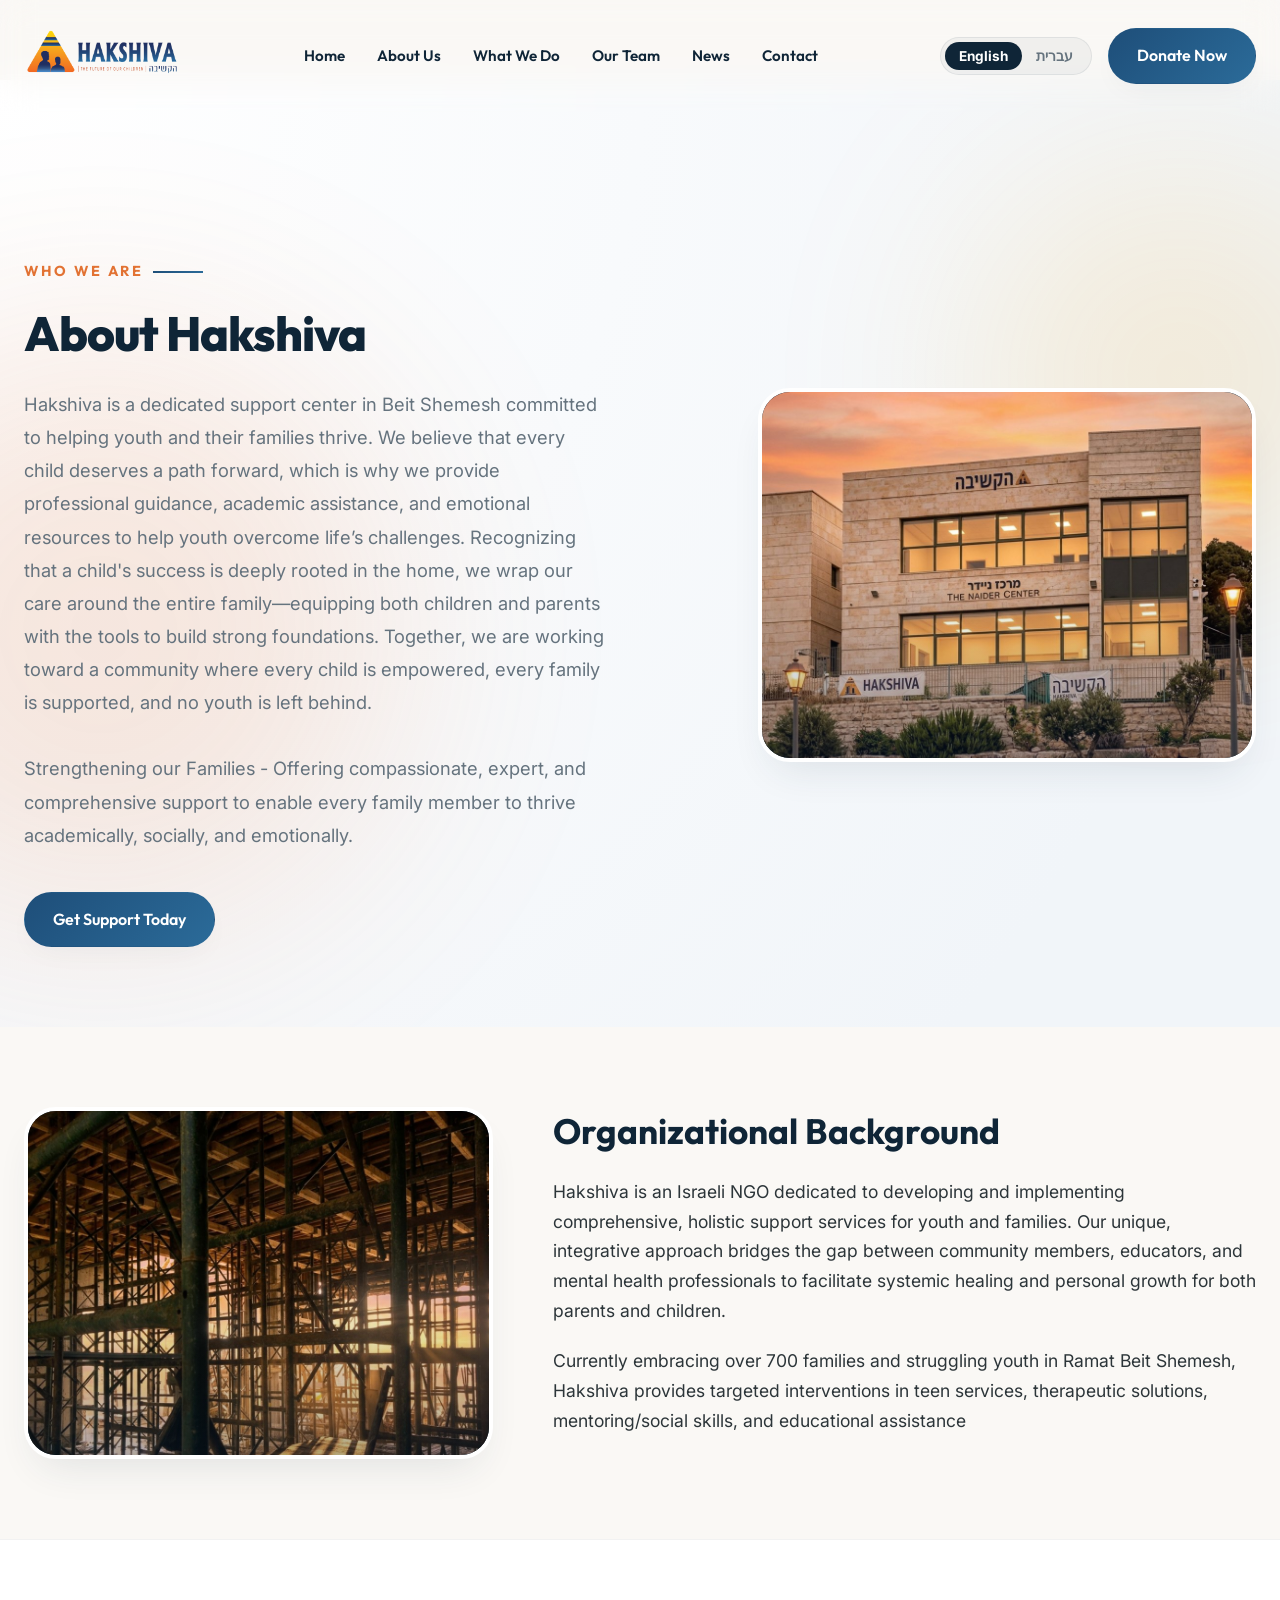
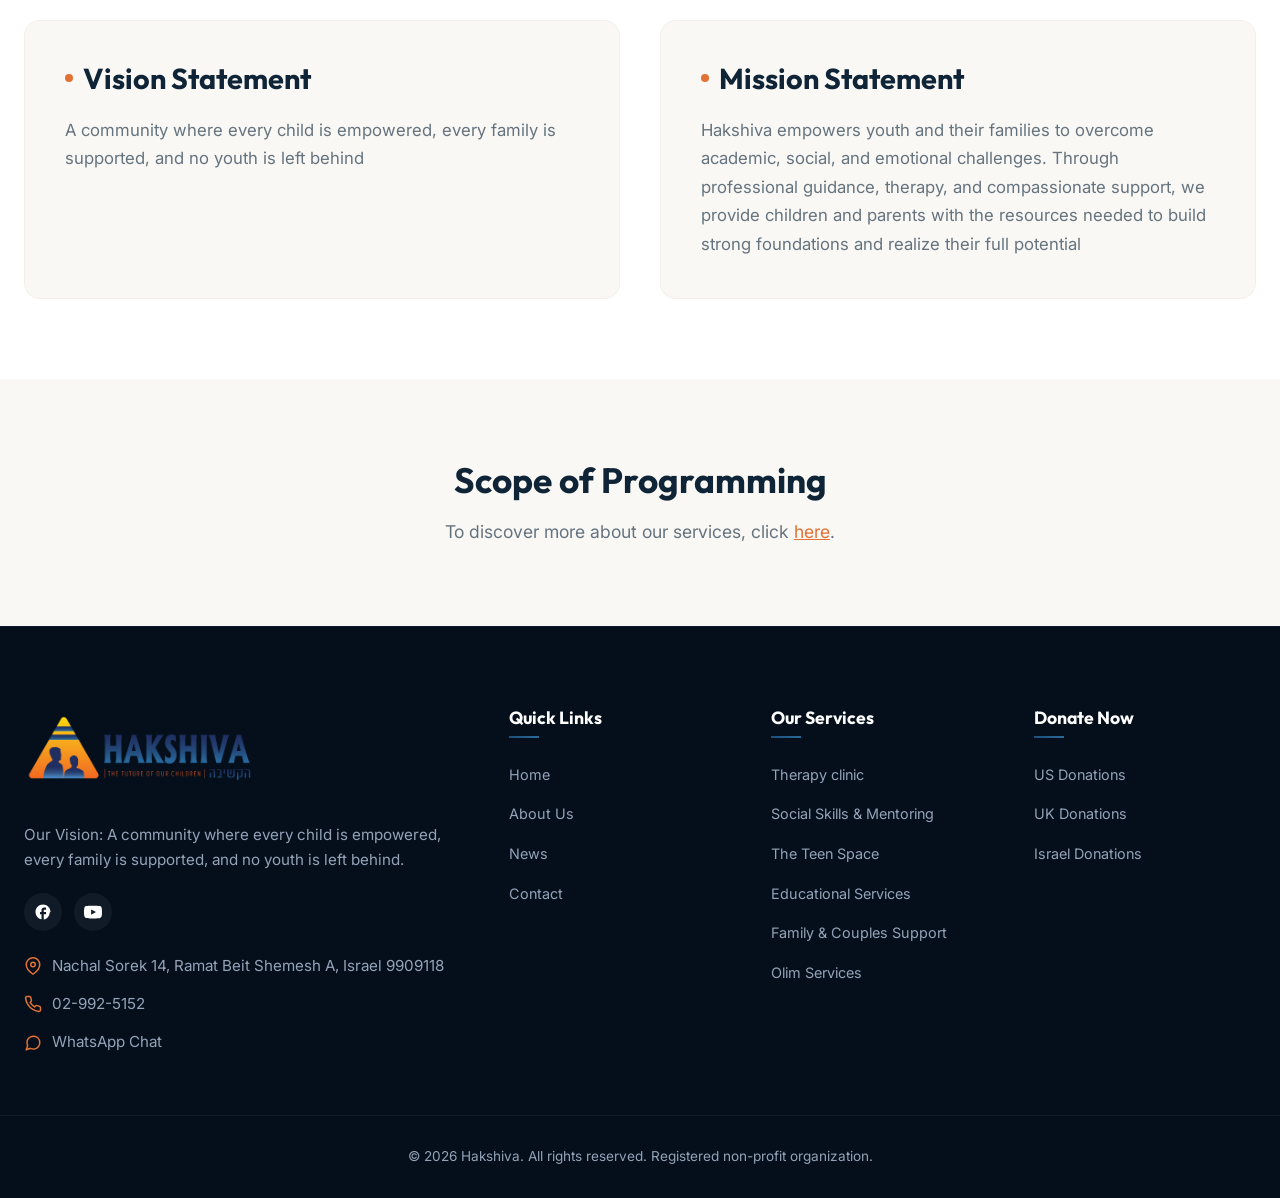
==== about.html @ 9b18e140 "Add Hakshiva static site" ====
<!DOCTYPE html>
<html lang="en-US" dir="ltr">
<head>
    <meta charset="UTF-8">
    <meta name="viewport" content="width=device-width, initial-scale=1.0">
    
    <!-- SEO Optimization Meta Tags -->
    <title>About Us | Hakshiva NGO Beit Shemesh</title>
    <meta name="description" content="Learn about Hakshiva's mission, need, background, and scope of mentoring, therapeutic clinic, teen center, and educational services for youth in Israel.">
    <link rel="canonical" href="https://hakshiva.org/about.html">
    <link rel="alternate" hreflang="en" href="https://hakshiva.org/about.html">
    <link rel="alternate" hreflang="he" href="https://hakshiva.org/about.html?lang=he">
    
    <!-- Open Graph (Social Sharing) -->
    <meta property="og:title" content="About Hakshiva | For the Future of our Children">
    <meta property="og:description" content="Providing loving, professional resources to enable every child to fulfill their academic, social, and emotional potential.">
    <meta property="og:type" content="website">
    <meta property="og:image" content="images/logo.png">
    
    <!-- Favicon -->
    <link rel="icon" type="image/png" href="images/logo.png">

    <!-- Premium Stylesheet Link -->
    <link rel="stylesheet" href="styles.css">
</head>
<body>

    <!-- STICKY SITE HEADER -->
    <header class="site-header scrolled bg-blur" id="siteHeader">
        <div class="container header-container">
            <a href="index.html#home" class="logo-link" id="logoLink" aria-label="Hakshiva Home">
                <img src="images/logo.png" alt="Hakshiva Logo" class="logo-img">
            </a>

            <!-- Navigation Links (pointing back to homepage sections) -->
            <nav class="nav-bar" aria-label="Main Navigation">
                <ul class="nav-menu" id="navMenu">
                    <li class="nav-item">
                        <a href="index.html#home" class="nav-link" data-i18n="navHome">Home</a>
                    </li>
                    <li class="nav-item">
                        <a href="about.html" class="nav-link active" data-i18n="navAbout">About Us</a>
                    </li>
                    <li class="nav-item nav-item-dropdown">
                        <a href="index.html#services" class="nav-link" data-i18n="navWhatWeDo">What We Do</a>
                        <ul class="dropdown-menu">
                            <li class="dropdown-submenu">
                                <a href="index.html#clinic" class="dropdown-link" data-i18n="srvTabClinic">Therapy Clinic</a>
                                <ul class="submenu">
                                    <li><a href="index.html#child-parent-clinic" class="dropdown-link" data-i18n="srvTabChildParentClinic">Child-Parent Clinic (Ages 6-12)</a></li>
                                    <li><a href="index.html#teens-therapy" class="dropdown-link" data-i18n="srvTabTeensTherapy">Teens</a></li>
                                    <li><a href="index.html#family" class="dropdown-link" data-i18n="srvTabFamily">Family Relationship Support</a></li>
                                </ul>
                            </li>
                            <li><a href="index.html#mentoring" class="dropdown-link" data-i18n="srvTabMentoring">Mentoring</a></li>
                            <li><a href="index.html#social-skills" class="dropdown-link" data-i18n="srvTabSocialSkills">Social Skills Program</a></li>
                            <li><a href="index.html#teens" class="dropdown-link" data-i18n="srvTabTeens">Teen Drop-In Center</a></li>
                            <li><a href="index.html#education" class="dropdown-link" data-i18n="srvTabEducation">Educational Services</a></li>
                            <li><a href="index.html#olim" class="dropdown-link" data-i18n="srvTabOlim">Olim Services</a></li>
                        </ul>
                    </li>
                    <li class="nav-item">
                        <a href="team.html" class="nav-link" data-i18n="navTeam">Team</a>
                    </li>
                    <li class="nav-item">
                        <a href="index.html#news" class="nav-link" data-i18n="navNews">News</a>
                    </li>
                    <li class="nav-item">
                        <a href="index.html#contact" class="nav-link" data-i18n="navContact">Contact</a>
                    </li>
                </ul>
            </nav>

            <!-- Actions: Language Toggle & CTA Button -->
            <div class="header-actions">
                <div class="lang-toggle" role="group" aria-label="Language Switcher">
                    <button class="lang-btn active" data-lang="en">English</button>
                    <button class="lang-btn" data-lang="he">עברית</button>
                </div>
                <a href="index.html#donate" class="btn btn-primary" id="headerDonateBtn" data-i18n="navDonate">Donate Now</a>
                
                <!-- Mobile Navigation Toggle Burger -->
                <button class="hamburger" id="hamburgerMenu" aria-label="Open navigation menu" aria-expanded="false">
                    <span></span>
                    <span></span>
                    <span></span>
                </button>
            </div>
        </div>
    </header>

    <!-- MAIN WRAPPER -->
    <main style="margin-top: 80px;">

        <!-- SERVICE HERO SECTION -->
        <section class="service-hero-section">
            <!-- Aesthetic background blur glow layers -->
            <div class="bg-glow-wrapper">
                <div class="glow-bubble glow-1"></div>
                <div class="glow-bubble glow-2"></div>
            </div>

            <div class="container">
                <span class="service-category" data-i18n="aboutHeroCategory">Who We Are</span>
                <h1 class="service-hero-title" style="margin-bottom: 25px;" data-i18n="aboutHeroTitle">About Hakshiva</h1>
                
                <div class="service-hero-grid" style="align-items: start;">
                    <div class="service-hero-content">
                        <p class="service-hero-desc" data-i18n="aboutHeroDesc">Hakshiva is a dedicated support center in Beit Shemesh committed to helping youth and their families thrive. We believe that every child deserves a path forward, which is why we provide professional guidance, academic assistance, and emotional resources to help youth overcome life’s challenges. Recognizing that a child's success is deeply rooted in the home, we wrap our care around the entire family—equipping both children and parents with the tools to build strong foundations. Together, we are working toward a community where every child is empowered, every family is supported, and no youth is left behind.<br><br>Strengthening our Families - Offering compassionate, expert, and comprehensive support to enable every family member to thrive academically, socially, and emotionally.</p>
                        <div class="service-hero-btns">
                            <a href="index.html#contact" class="btn btn-primary" data-i18n="aboutHeroBtn">Get Support Today</a>
                        </div>
                    </div>
    
                    <!-- Premium photo frame visual (Displaying Building Image) -->
                    <div class="service-hero-visual" style="margin-top: 0;">
                        <div class="service-image-frame" style="box-shadow: var(--shadow-premium);">
                            <img src="images/Hakshiva_building_1.jpeg" alt="Hakshiva Center" class="service-header-img" style="height: 380px; object-position: center;">
                            <div class="service-image-overlay"></div>
                        </div>
                    </div>
                </div>
            </div>
        </section>

        <!-- ORGANIZATIONAL BACKGROUND & NEED -->
        <section class="about-details-section" style="padding: 80px 0; background-color: var(--primary-light);">
            <div class="container" style="display: grid; grid-template-columns: 0.8fr 1.2fr; gap: 60px; align-items: center;">
                <!-- Premium visual frame (Displaying Scaffold Image) -->
                <div class="service-image-frame" style="box-shadow: var(--shadow-premium);">
                    <img src="images/Hakshiva_scaffold_1.jpeg" alt="Scaffolding Our Future" class="service-header-img" style="height: 380px; object-position: center;">
                    <div class="service-image-overlay"></div>
                </div>

                <div>
                    <h2 style="font-family: var(--font-heading); color: var(--primary-dark); font-size: 2.2rem; margin-bottom: 24px; position: relative;">
                        <span data-i18n="aboutBgTitle">Organizational Background</span>
                    </h2>
                    <p style="margin-bottom: 20px; font-size: 1.1rem; color: var(--text-main); line-height: 1.7;" data-i18n="aboutBgPara1">
                        Hakshiva is an Israeli NGO dedicated to developing and implementing hands-on support services for children and youth. Our unique, integrative approach unites community members, educators, and mental health professionals to facilitate the realization of each child's potential.
                    </p>
                    <p style="font-size: 1.1rem; color: var(--text-main); line-height: 1.7; margin-bottom: 20px;" data-i18n="aboutBgPara2">
                        Currently embracing over 700 families and struggling youth in Ramat Beit Shemesh, Hakshiva provides targeted interventions in teen services, therapeutic solutions, mentoring/social skills, and educational assistance. While established by and for local residents, we are actively expanding our scope to reach youth in need across Israel.
                    </p>
                </div>
            </div>
        </section>
        
        <!-- NEED & MISSION -->
        <section class="need-mission-section" style="padding: 80px 0; background-color: #FFFFFF; border-top: 1px solid rgba(0,0,0,0.05);">
            <div class="container" style="display: grid; grid-template-columns: 1fr 1fr; gap: 40px; align-items: stretch;">
                <!-- Vision Card -->
                <div style="background: var(--primary-light); padding: 40px; border-radius: 16px; border: 1px solid rgba(0,0,0,0.03); display: flex; flex-direction: column; box-shadow: var(--shadow-sm);">
                    <h3 style="font-family: var(--font-heading); color: var(--primary-dark); font-size: 1.8rem; margin-bottom: 20px; display: flex; align-items: center; gap: 10px;">
                        <span style="display: inline-block; width: 8px; height: 8px; border-radius: 50%; background-color: var(--accent-orange);"></span>
                        <span data-i18n="aboutNeedTitle">Vision Statement</span>
                    </h3>
                    <p style="font-size: 1.05rem; color: var(--text-muted); line-height: 1.7; margin-bottom: 0; flex-grow: 1;" data-i18n="aboutNeedPara1">
                        A community where every child is empowered, every family is supported, and no youth is left behind.
                    </p>
                </div>
                <!-- Mission Card -->
                <div style="background: var(--primary-light); padding: 40px; border-radius: 16px; border: 1px solid rgba(0,0,0,0.03); display: flex; flex-direction: column; box-shadow: var(--shadow-sm);">
                    <h3 style="font-family: var(--font-heading); color: var(--primary-dark); font-size: 1.8rem; margin-bottom: 20px; display: flex; align-items: center; gap: 10px;">
                        <span style="display: inline-block; width: 8px; height: 8px; border-radius: 50%; background-color: var(--accent-orange);"></span>
                        <span data-i18n="aboutMissionTitle">Mission Statement</span>
                    </h3>
                    <p style="font-size: 1.05rem; color: var(--text-muted); line-height: 1.7; margin-bottom: 0; flex-grow: 1;" data-i18n="aboutMissionPara1">
                        Hakshiva empowers youth and their families to overcome academic, social, and emotional challenges. Through professional guidance, therapy, and compassionate support, we provide children and parents with the resources needed to build strong foundations and realize their full potential.
                    </p>
                </div>
            </div>
        </section>

        <!-- SCOPE OF PROGRAMMING -->
        <section class="programs-section" style="padding: 80px 0; background-color: var(--primary-light);">
            <div class="container">
                <div style="text-align: center; margin-bottom: 0;">
                    <h2 style="font-family: var(--font-heading); color: var(--primary-dark); font-size: 2.2rem; margin-bottom: 16px;" data-i18n="aboutScopeTitle">Scope of Programming</h2>
                    <p style="font-size: 1.1rem; color: var(--text-muted); max-width: 700px; margin: 0 auto;" data-i18n="aboutScopeDesc">To discover more about our services, click <a href="index.html#services" style="color: var(--accent-orange); text-decoration: underline;">here</a>.</p>
                </div>
            </div>
        </section>

    </main>

    <!-- FOOTER -->
    <footer class="site-footer" aria-label="Site Footer">
        <div class="container footer-top">
            <div class="footer-brand">
                <img src="images/logo.png" alt="Hakshiva Logo" style="height: 95px; width: auto; margin-bottom: 12px; display: block;">
                <p data-i18n="footerBrandDesc">Our Vision: A community where every child is empowered, every family is supported, and no youth is left behind.</p>
                
                <!-- Social media -->
                <div class="social-links">
                    <a href="https://www.facebook.com/hakshiva/" target="_blank" rel="noopener noreferrer" class="social-icon-btn" aria-label="Facebook">
                        <svg xmlns="http://www.w3.org/2000/svg" width="18" height="18" viewBox="0 0 24 24" fill="currentColor">
                            <path d="M22 12c0-5.52-4.48-10-10-10S2 6.48 2 12c0 4.84 3.44 8.87 8 9.8V15H8v-3h2V9.5C10 7.57 11.57 6 13.5 6H16v3h-2c-.55 0-1 .45-1 1v2h3v3h-3v6.95c4.56-.93 8-4.96 8-9.75z"/>
                        </svg>
                    </a>

                    <a href="https://www.youtube.com/channel/UCc0gw717xxHsHml6IRDOCzQ" target="_blank" rel="noopener noreferrer" class="social-icon-btn" aria-label="YouTube">
                        <svg xmlns="http://www.w3.org/2000/svg" width="18" height="18" viewBox="0 0 24 24" fill="currentColor">
                            <path d="M23.5 6.25a3 3 0 0 0-2.1-2.1C19.55 3.5 12 3.5 12 3.5s-7.55 0-9.4.65a3 3 0 0 0-2.1 2.1C0 8.1 0 12 0 12s0 3.9.5 5.75a3 3 0 0 0 2.1 2.1c1.85.65 9.4.65 9.4.65s7.55 0 9.4-.65a3 3 0 0 0 2.1-2.1c.5-1.85.5-5.75.5-5.75s0-3.9-.5-5.75zM9.5 15.5V8.5l6.5 3.5-6.5 3.5z"/>
                        </svg>
                    </a>
                </div>
                
                <!-- Contact info -->
                <div class="footer-contact-info" style="margin-top: 24px; display: flex; flex-direction: column; gap: 14px; font-size: 0.95rem;">
                    <div style="display: flex; align-items: flex-start; gap: 10px; line-height: 1.5;">
                        <svg xmlns="http://www.w3.org/2000/svg" width="18" height="18" viewBox="0 0 24 24" fill="none" stroke="var(--accent-orange)" stroke-width="2" stroke-linecap="round" stroke-linejoin="round" style="flex-shrink: 0; margin-top: 2px;">
                            <path d="M21 10c0 7-9 13-9 13s-9-6-9-13a9 9 0 0 1 18 0z"></path>
                            <circle cx="12" cy="10" r="3"></circle>
                        </svg>
                        <span data-i18n="footerAddress">Nachal Sorek 14<span class="desktop-comma">, </span><br class="mobile-only-br">Ramat Beit Shemesh A<span class="desktop-comma">, </span><br class="mobile-only-br">Israel 9909118</span>
                    </div>
                    <div style="display: flex; align-items: center; gap: 10px;">
                        <svg xmlns="http://www.w3.org/2000/svg" width="18" height="18" viewBox="0 0 24 24" fill="none" stroke="var(--accent-orange)" stroke-width="2" stroke-linecap="round" stroke-linejoin="round" style="flex-shrink: 0;">
                            <path d="M22 16.92v3a2 2 0 0 1-2.18 2 19.79 19.79 0 0 1-8.63-3.07 19.5 19.5 0 0 1-6-6 19.79 19.79 0 0 1-3.07-8.67A2 2 0 0 1 4.11 2h3a2 2 0 0 1 2 1.72 12.84 12.84 0 0 0 .7 2.81 2 2 0 0 1-.45 2.11L8.09 9.91a16 16 0 0 0 6 6l1.27-1.27a2 2 0 0 1 2.11-.45 12.84 12.84 0 0 0 2.81.7A2 2 0 0 1 22 16.92z"></path>
                        </svg>
                        <a href="tel:029925152" style="color: inherit; text-decoration: none;" data-i18n="footerPhone">02-992-5152</a>
                    </div>
                    <div style="display: flex; align-items: center; gap: 10px;">
                        <svg xmlns="http://www.w3.org/2000/svg" width="18" height="18" viewBox="0 0 24 24" fill="none" stroke="var(--accent-orange)" stroke-width="2" stroke-linecap="round" stroke-linejoin="round" style="flex-shrink: 0;">
                            <path d="M21 11.5a8.38 8.38 0 0 1-.9 3.8 8.5 8.5 0 0 1-7.6 4.7 8.38 8.38 0 0 1-3.8-.9L3 21l1.9-5.7a8.38 8.38 0 0 1-.9-3.8 8.5 8.5 0 0 1 4.7-7.6 8.38 8.38 0 0 1 3.8-.9h.5a8.48 8.48 0 0 1 8 8v.5z"></path>
                        </svg>
                        <a href="https://wa.me/97229925152" target="_blank" rel="noopener noreferrer" style="color: inherit; text-decoration: none;" data-i18n="footerWhatsapp">WhatsApp Chat</a>
                    </div>
                </div>
            </div>
            
            <div class="footer-links-col">
                <h3 class="footer-heading" data-i18n="footerColLinks">Quick Links</h3>
                <ul class="footer-links">
                    <li><a href="index.html#home" class="footer-link" data-i18n="navHome">Home</a></li>
                    <li><a href="about.html" class="footer-link" data-i18n="footerLinkAbout">About Us</a></li>
                    <li><a href="index.html#news" class="footer-link" data-i18n="navNews">News</a></li>
                    <li><a href="index.html#contact" class="footer-link" data-i18n="navContact">Contact</a></li>
                </ul>
            </div>
            
            <div class="footer-links-col">
                <h3 class="footer-heading" data-i18n="footerColSrv">Our Services</h3>
                <ul class="footer-links">
                    <li><a href="index.html#clinic" class="footer-link" data-i18n="srvTabClinic">Therapy Clinic</a></li>
                    <li><a href="index.html#social-skills-mentoring" class="footer-link" data-i18n="srvTabSocialSkillsMentoring">Social Skills & Mentoring</a></li>
                    <li><a href="index.html#teens" class="footer-link" data-i18n="srvTabTeens">Teen Drop-In Center</a></li>
                    <li><a href="index.html#education" class="footer-link" data-i18n="srvTabEducation">Educational Services</a></li>
                    <li><a href="index.html#family" class="footer-link" data-i18n="srvTabFamily">Family Relationship Support</a></li>
                    <li><a href="index.html#olim" class="footer-link" data-i18n="srvTabOlim">Olim Services</a></li>
                </ul>
            </div>
            
            <div class="footer-links-col">
                <h3 class="footer-heading" data-i18n="navDonate">Donate Now</h3>
                <ul class="footer-links">
                    <li><a href="index.html#donate-usa" class="footer-link" data-i18n="donateLinkUsa">US Donations</a></li>
                    <li><a href="index.html#donate-uk" class="footer-link" data-i18n="donateLinkEnglish">UK Donations</a></li>
                    <li><a href="index.html#donate-israel" class="footer-link" data-i18n="donateLinkIsrael">Israel Donations</a></li>
                </ul>
            </div>
        </div>
        
        <div class="container footer-bottom">
            <p data-i18n="footerCopyright">&copy; 2026 Hakshiva. All rights reserved. Registered non-profit organization.</p>
        </div>
    </footer>

    <!-- Premium Language Switching & Interactivity Scripts -->
    <script src="script.js"></script>
</body>
</html>
---- styles.css ----
/* -------------------------------------------------------------
   HAKSHIVA WEBSITE REDESIGN - PREMIUM STYLING
   Built with modern CSS variables, glassmorphic layout,
   responsive grids, custom micro-animations, and full RTL support.
   ------------------------------------------------------------- */

/* IMPORT GOOGLE FONTS */
@import url('https://fonts.googleapis.com/css2?family=Inter:wght@300;400;500;600;700&family=Outfit:wght@400;500;600;700;800&display=swap');

/* CSS RESET & VARIABLES */
:root {
    /* Fonts */
    --font-heading: 'Outfit', 'Inter', sans-serif;
    --font-body: 'Inter', sans-serif;

    /* Color Palette - Rich Blue, Orange & Golden Yellow for a comforting feeling */
    --primary-dark: #0F2537;      /* Rich deep navy blue */
    --primary-light: #FAF8F5;     /* Comforting warm cream/sand background */
    --accent-red: #F29F05;        /* Hopeful golden yellow */
    --accent-orange: #E27233;     /* Comforting terracotta orange */
    --accent-blue: #1E4E79;       /* Deep slate blue */
    --accent-teal: #2B6B99;       /* Rich ocean teal blue */
    
    /* Gradients */
    --gradient-brand: linear-gradient(135deg, var(--accent-blue) 0%, var(--accent-teal) 100%);
    --gradient-blue: linear-gradient(135deg, var(--primary-dark) 0%, var(--accent-blue) 100%);
    --gradient-teal: linear-gradient(135deg, var(--accent-orange) 0%, var(--accent-red) 100%);
    --gradient-dark: linear-gradient(135deg, #091C30 0%, var(--primary-dark) 100%);
    --gradient-light-card: linear-gradient(135deg, rgba(255, 255, 255, 0.98) 0%, rgba(246, 242, 235, 0.95) 100%);
    
    /* Interface */
    --text-main: #2C3539;         /* Charcoal dark slate for softer contrast */
    --text-muted: #65737E;        /* Slate gray */
    --text-white: #FFFFFF;
    --border-glass: rgba(255, 255, 255, 0.6);
    --border-dark-glass: rgba(30, 58, 71, 0.08);
    --shadow-soft: 0 10px 30px -10px rgba(30, 58, 71, 0.06);
    --shadow-premium: 0 20px 40px -15px rgba(30, 58, 71, 0.12);
    --shadow-inset: inset 0 2px 4px 0 rgba(255, 255, 255, 0.1);
    
    /* Layout */
    --radius-sm: 8px;
    --radius-md: 16px;
    --radius-lg: 24px;
    --radius-xl: 32px;
    --transition-smooth: all 0.4s cubic-bezier(0.16, 1, 0.3, 1);
    --transition-bounce: all 0.5s cubic-bezier(0.34, 1.56, 0.64, 1);
    --max-width: 1280px;
}

/* RTL OVERRIDES SUPPORT */
[dir="rtl"] {
    --transition-smooth: all 0.4s cubic-bezier(0.16, 1, 0.3, 1);
}

* {
    box-sizing: border-box;
    margin: 0;
    padding: 0;
}

html.smooth-scroll {
    scroll-behavior: auto;
}

body {
    font-family: var(--font-body);
    background-color: var(--primary-light);
    color: var(--text-main);
    line-height: 1.6;
    overflow-x: hidden;
    -webkit-font-smoothing: antialiased;
}

h1, h2, h3, h4, h5, h6 {
    font-family: var(--font-heading);
    color: var(--primary-dark);
    font-weight: 700;
    line-height: 1.2;
}

a {
    text-decoration: none;
    color: inherit;
    transition: var(--transition-smooth);
}

button, input, select, textarea {
    font-family: inherit;
    font-size: inherit;
    outline: none;
    border: none;
}

ul {
    list-style: none;
}

/* SCROLLBAR */
::-webkit-scrollbar {
    width: 10px;
}
::-webkit-scrollbar-track {
    background: var(--primary-light);
}
::-webkit-scrollbar-thumb {
    background: #CBD5E1;
    border-radius: 5px;
    border: 2px solid var(--primary-light);
}
::-webkit-scrollbar-thumb:hover {
    background: var(--text-muted);
}

/* CONTAINER */
.container {
    max-width: var(--max-width);
    margin: 0 auto;
    padding: 0 24px;
    position: relative;
    width: 100%;
}

/* UTILITY STYLES */
.text-gradient {
    background: var(--gradient-brand);
    -webkit-background-clip: text;
    -webkit-text-fill-color: transparent;
}

.text-gradient-blue {
    background: var(--gradient-blue);
    -webkit-background-clip: text;
    -webkit-text-fill-color: transparent;
}

.bg-blur {
    backdrop-filter: blur(16px);
    -webkit-backdrop-filter: blur(16px);
}

.mobile-only-br {
    display: none;
}

.desktop-comma {
    display: inline;
}

.btn {
    display: inline-flex;
    align-items: center;
    justify-content: center;
    padding: 14px 28px;
    font-family: var(--font-heading);
    font-size: 1rem;
    font-weight: 600;
    border-radius: 50px;
    cursor: pointer;
    transition: var(--transition-bounce);
    gap: 8px;
    box-shadow: var(--shadow-soft);
}

.btn-primary {
    background: var(--gradient-brand);
    color: var(--text-white);
    border: 1px solid transparent;
}

.btn-primary:hover {
    transform: translateY(-3px) scale(1.02);
    box-shadow: 0 15px 30px -5px rgba(42, 75, 92, 0.35);
}

.btn-secondary {
    background: var(--border-glass);
    color: var(--primary-dark);
    border: 1px solid var(--border-glass);
    backdrop-filter: blur(8px);
}

.btn-secondary:hover {
    background: rgba(255, 255, 255, 0.9);
    transform: translateY(-3px);
    box-shadow: var(--shadow-premium);
}

.btn-outline {
    background: transparent;
    color: var(--primary-dark);
    border: 2px solid var(--primary-dark);
}

.btn-outline:hover {
    background: var(--primary-dark);
    color: var(--text-white);
    transform: translateY(-3px);
}

/* SECTION HEADER */
.section-header {
    text-align: center;
    max-width: 700px;
    margin: 0 auto 60px auto;
}

.section-tag {
    font-family: var(--font-heading);
    text-transform: uppercase;
    font-size: 0.85rem;
    font-weight: 700;
    letter-spacing: 2px;
    color: var(--accent-red);
    margin-bottom: 12px;
    display: inline-block;
}

.section-title {
    font-size: 2.5rem;
    margin-bottom: 18px;
}

.section-desc {
    color: var(--text-muted);
    font-size: 1.1rem;
}

/* DYNAMIC ACCENT BACKGROUNDS */
.bg-glow-wrapper {
    position: absolute;
    width: 100%;
    height: 100%;
    overflow: hidden;
    top: 0;
    left: 0;
    z-index: 0;
    pointer-events: none;
}

.glow-bubble {
    position: absolute;
    border-radius: 50%;
    filter: blur(120px);
    opacity: 0.15;
}

.glow-1 {
    width: 400px;
    height: 400px;
    background: var(--accent-red);
    top: 10%;
    right: -100px;
}

.glow-2 {
    width: 600px;
    height: 600px;
    background: var(--accent-orange);
    bottom: 10%;
    left: -200px;
}

.glow-3 {
    width: 350px;
    height: 350px;
    background: var(--accent-blue);
    top: 40%;
    left: 30%;
}


/* ==========================================
   HEADER & NAVIGATION - SCROLLS WITH THE PAGE
   ========================================== */
.site-header {
    position: absolute;
    top: 0;
    left: 0;
    width: 100%;
    z-index: 1000;
    padding: 24px 0;
    transition: var(--transition-smooth);
}

.site-header.scrolled {
    /* No sticky styling, header remains absolute and scrolls off screen */
    background: transparent;
    box-shadow: none;
    border-bottom: none;
}

.header-container {
    display: flex;
    align-items: center;
    justify-content: space-between;
}

.logo-link {
    display: flex;
    align-items: center;
}

.logo-img {
    height: 64px;
    width: auto;
    transition: var(--transition-smooth);
}

.site-header.scrolled .logo-img {
    height: 52px;
}

.nav-menu {
    display: flex;
    align-items: center;
    gap: 32px;
}

.nav-link {
    font-family: var(--font-heading);
    font-weight: 600;
    font-size: 0.95rem;
    color: var(--primary-dark);
    position: relative;
    padding: 8px 0;
}

.nav-link::after {
    content: '';
    position: absolute;
    bottom: 0;
    left: 0;
    width: 0%;
    height: 2px;
    background: var(--gradient-brand);
    transition: var(--transition-smooth);
}

.nav-link:hover::after,
.nav-link.active::after {
    width: 100%;
}

/* DROPDOWN MENU */
.nav-item-dropdown {
    position: relative;
}

.dropdown-menu {
    position: absolute;
    top: 100%;
    left: 50%;
    transform: translateX(-50%) translateY(20px);
    background: var(--text-white);
    border-radius: var(--radius-md);
    box-shadow: var(--shadow-premium);
    border: 1px solid var(--border-dark-glass);
    padding: 16px;
    width: 280px;
    opacity: 0;
    visibility: hidden;
    transition: var(--transition-smooth);
    z-index: 100;
}

.nav-item-dropdown:hover .dropdown-menu {
    opacity: 1;
    visibility: visible;
    transform: translateX(-50%) translateY(10px);
}

.dropdown-link {
    display: block;
    padding: 10px 14px;
    font-size: 0.9rem;
    border-radius: var(--radius-sm);
    color: var(--text-main);
    font-weight: 500;
}

.dropdown-link:hover {
    background: rgba(30, 58, 138, 0.05);
    color: var(--accent-orange);
    padding-left: 18px;
}

/* RTL Dropdown Alignment */
[dir="rtl"] .dropdown-link:hover {
    padding-left: 14px;
    padding-right: 18px;
}

/* SUBMENU FOR NESTED DROPDOWNS */
.dropdown-submenu {
    position: relative;
}

.dropdown-submenu .submenu {
    position: absolute;
    top: 0;
    left: 100%;
    transform: translateY(10px);
    background: var(--text-white);
    border-radius: var(--radius-md);
    box-shadow: var(--shadow-premium);
    border: 1px solid var(--border-dark-glass);
    padding: 12px;
    width: 260px;
    opacity: 0;
    visibility: hidden;
    transition: var(--transition-smooth);
    list-style: none;
    z-index: 101;
}

.dropdown-submenu:hover .submenu {
    opacity: 1;
    visibility: visible;
    transform: translateY(0);
}

/* RTL Submenu Alignment */
[dir="rtl"] .dropdown-submenu .submenu {
    left: auto;
    right: 100%;
}

/* Custom Symmetrical Teens Grid Layout */
.teens-squares-grid-2x2 {
    display: grid;
    grid-template-columns: repeat(2, 1fr);
    gap: 24px;
}

@media (max-width: 576px) {
    .teens-squares-grid-2x2 {
        grid-template-columns: 1fr;
    }
}

/* Family Section Grid Layouts */
.family-grid-3col {
    display: grid;
    grid-template-columns: repeat(3, 1fr);
    gap: 24px;
}

.family-couples-grid {
    display: grid;
    grid-template-columns: 1.2fr 0.8fr;
    gap: 24px;
    align-items: stretch;
}

.clinic-services-grid {
    display: grid;
    grid-template-columns: 0.85fr 1.15fr;
    gap: 30px;
    align-items: stretch;
}

@media (max-width: 991px) {
    .family-grid-3col {
        grid-template-columns: 1fr;
    }
    .family-couples-grid {
        grid-template-columns: 1fr;
    }
    .clinic-services-grid {
        grid-template-columns: 1fr;
    }
}

/* HEADER ACTIONS */
.header-actions {
    display: flex;
    align-items: center;
    gap: 16px;
}

/* LANG SWITCHER */
.lang-toggle {
    display: flex;
    background: rgba(7, 27, 47, 0.04);
    padding: 4px;
    border-radius: 30px;
    border: 1px solid var(--border-dark-glass);
}

.lang-btn {
    background: transparent;
    padding: 6px 14px;
    font-size: 0.85rem;
    font-weight: 700;
    color: var(--text-muted);
    border-radius: 20px;
    cursor: pointer;
    transition: var(--transition-smooth);
}

.lang-btn.active {
    background: var(--primary-dark);
    color: var(--text-white);
}

/* HAMBURGER */
.hamburger {
    display: none;
    flex-direction: column;
    justify-content: space-between;
    width: 30px;
    height: 20px;
    background: transparent;
    cursor: pointer;
    z-index: 1001;
}

.hamburger span {
    width: 100%;
    height: 3px;
    background-color: var(--primary-dark);
    border-radius: 4px;
    transition: var(--transition-smooth);
}

.mobile-only-donate {
    display: none !important;
}


/* ==========================================
   HERO SECTION
   ========================================== */
.hero-section {
    padding: 180px 0 120px 0;
    position: relative;
    overflow: hidden;
    background: radial-gradient(100% 150% at 0% 0%, #FFFFFF 0%, #F1F5F9 100%);
}

.hero-grid {
    display: grid;
    grid-template-columns: 1.1fr 0.9fr;
    gap: 60px;
    align-items: center;
}

.hero-tagline {
    font-family: var(--font-heading);
    font-weight: 700;
    text-transform: uppercase;
    font-size: 0.9rem;
    letter-spacing: 2.5px;
    color: var(--accent-red);
    margin-bottom: 20px;
    display: flex;
    align-items: center;
    gap: 10px;
}

.hero-tagline::after {
    content: '';
    display: block;
    width: 50px;
    height: 2px;
    background: var(--gradient-brand);
}

.hero-title {
    font-size: 3.8rem;
    font-weight: 800;
    letter-spacing: -1px;
    margin-bottom: 24px;
}

.hero-desc {
    font-size: 1.2rem;
    color: var(--text-muted);
    margin-bottom: 40px;
    max-width: 550px;
}

.hero-btns {
    display: flex;
    gap: 20px;
    align-items: center;
}

.hero-visual {
    position: relative;
    display: flex;
    justify-content: center;
    align-items: center;
}

.hero-image-frame {
    position: relative;
    width: 100%;
    max-width: 520px;
    border-radius: var(--radius-xl);
    overflow: hidden;
    box-shadow: var(--shadow-premium), 0 0 40px rgba(255, 107, 0, 0.15);
    border: 4px solid var(--text-white);
    background: var(--primary-dark);
    transition: var(--transition-bounce);
    aspect-ratio: 4 / 3;
}

.hero-image-frame:hover {
    transform: scale(1.02) translateY(-5px);
    box-shadow: var(--shadow-premium), 0 0 50px rgba(255, 107, 0, 0.3);
}

.hero-sunset-img {
    width: 100%;
    height: 100%;
    object-fit: cover;
    display: block;
    transition: var(--transition-smooth);
}

.hero-image-overlay {
    position: absolute;
    top: 0;
    left: 0;
    width: 100%;
    height: 100%;
    background: linear-gradient(180deg, rgba(11, 37, 69, 0) 50%, rgba(11, 37, 69, 0.3) 100%);
    pointer-events: none;
}


/* ==========================================
   STATS SECTION
   ========================================== */
.stats-section {
    padding: 60px 0;
    position: relative;
    z-index: 10;
    margin-top: -50px;
}

.stats-grid {
    display: grid;
    grid-template-columns: repeat(4, 1fr);
    gap: 30px;
}

.stat-card {
    background: var(--gradient-light-card);
    border: 1px solid var(--border-glass);
    border-radius: var(--radius-md);
    padding: 30px 24px;
    text-align: center;
    box-shadow: var(--shadow-soft);
    transition: var(--transition-bounce);
    position: relative;
    overflow: hidden;
}

.stat-card::before {
    content: '';
    position: absolute;
    top: 0;
    left: 0;
    width: 100%;
    height: 4px;
    background: var(--gradient-brand);
    opacity: 0;
    transition: var(--transition-smooth);
}

.stat-card:hover {
    transform: translateY(-8px);
    box-shadow: var(--shadow-premium);
}

.stat-card:hover::before {
    opacity: 1;
}

.stat-number {
    font-size: 3.2rem;
    font-weight: 800;
    margin-bottom: 8px;
    line-height: 1;
}

.stat-number.small-text {
    font-size: 1.85rem;
}

@media (max-width: 768px) {
    .stat-number.small-text {
        font-size: 1.6rem;
    }
}

.stat-label {
    font-family: var(--font-heading);
    font-size: 1.05rem;
    font-weight: 600;
    color: var(--primary-dark);
    margin-bottom: 6px;
}

.stat-desc {
    font-size: 0.85rem;
    color: var(--text-muted);
}


/* ==========================================
   WHO WE SUPPORT (CARDS SECTION)
   ========================================== */
.support-section {
    padding: 100px 0;
    position: relative;
    z-index: 5;
}

.support-grid {
    display: grid;
    grid-template-columns: repeat(4, 1fr);
    gap: 24px;
}

.support-card {
    background: var(--text-white);
    border: 1px solid var(--border-dark-glass);
    border-radius: var(--radius-lg);
    padding: 40px 30px;
    transition: var(--transition-bounce);
    box-shadow: var(--shadow-soft);
    position: relative;
    overflow: hidden;
    display: flex;
    flex-direction: column;
    height: 100%;
}

.support-card::after {
    content: '';
    position: absolute;
    bottom: 0;
    left: 0;
    width: 100%;
    height: 6px;
    background: var(--gradient-brand);
    transform: scaleX(0);
    transform-origin: left;
    transition: var(--transition-smooth);
}

[dir="rtl"] .support-card::after {
    transform-origin: right;
}

.support-card:hover {
    transform: translateY(-10px);
    box-shadow: var(--shadow-premium);
    border-color: transparent;
    z-index: 15;
}

.support-card:hover::after {
    transform: scaleX(1);
}

.support-icon-box {
    width: 65px;
    height: 65px;
    border-radius: 50%;
    background: rgba(243, 38, 84, 0.06);
    display: flex;
    align-items: center;
    justify-content: center;
    margin-bottom: 30px;
    color: var(--accent-red);
    transition: var(--transition-bounce);
}

.support-card:hover .support-icon-box {
    transform: scale(1.1) rotate(10deg);
    background: var(--gradient-brand);
    color: var(--text-white);
}

.support-card-title {
    font-size: 1.4rem;
    font-weight: 700;
    margin-bottom: 14px;
}

.support-card-desc {
    color: var(--text-muted);
    font-size: 0.95rem;
    margin-bottom: 24px;
    flex-grow: 1;
}

.support-card-link {
    display: inline-flex;
    align-items: center;
    gap: 8px;
    font-family: var(--font-heading);
    font-size: 0.9rem;
    font-weight: 700;
    color: var(--accent-red);
}

.support-card-link svg {
    transition: var(--transition-smooth);
}

.support-card:hover .support-card-link svg {
    transform: translateX(5px);
}

[dir="rtl"] .support-card:hover .support-card-link svg {
    transform: translateX(-5px) scaleX(-1);
}

/* Support Card Dropdown Styles */
.support-card.support-dropdown-card {
    overflow: visible !important;
}

.support-dropdown-container {
    position: relative;
    display: inline-block;
    margin-top: auto; /* Push to bottom of flex container */
}

.support-card-link-btn {
    background: transparent;
    border: none;
    padding: 0;
    margin: 0;
    display: inline-flex;
    align-items: center;
    gap: 8px;
    font-family: var(--font-heading);
    font-size: 0.9rem;
    font-weight: 700;
    color: var(--accent-red);
    cursor: pointer;
    transition: var(--transition-smooth);
}

.support-card-link-btn svg {
    transition: var(--transition-smooth);
}

.support-dropdown-container:hover .support-card-link-btn svg {
    transform: translateX(5px);
}

[dir="rtl"] .support-dropdown-container:hover .support-card-link-btn svg {
    transform: translateX(-5px) scaleX(-1);
}

.support-dropdown-menu {
    position: absolute;
    top: 100%;
    left: 0;
    transform: translateY(10px);
    background: var(--text-white);
    border-radius: var(--radius-md);
    box-shadow: var(--shadow-premium);
    border: 1px solid var(--border-dark-glass);
    padding: 8px 0;
    width: 240px;
    opacity: 0;
    visibility: hidden;
    transition: var(--transition-smooth);
    z-index: 100;
    list-style: none;
    margin: 0;
    text-align: left;
}

[dir="rtl"] .support-dropdown-menu {
    left: auto;
    right: 0;
    text-align: right;
}

.support-dropdown-container:hover .support-dropdown-menu {
    opacity: 1;
    visibility: visible;
    transform: translateY(5px);
}

.support-dropdown-menu a {
    display: block;
    padding: 10px 16px;
    font-size: 0.85rem;
    color: var(--primary-dark);
    text-decoration: none;
    font-weight: 600;
    transition: var(--transition-smooth);
}

.support-dropdown-menu a:hover {
    background: rgba(226, 114, 51, 0.05);
    color: var(--accent-orange);
}


/* ==========================================
   WHAT WE DO (INTERACTIVE TABS SYSTEM)
   ========================================== */
.services-section {
    padding: 100px 0;
    background: linear-gradient(180deg, var(--primary-light) 0%, #EDF2F7 100%);
    position: relative;
}

.services-grid {
    display: grid;
    grid-template-columns: repeat(3, 1fr);
    gap: 30px;
    margin-top: 40px;
}

.service-box-card {
    background: var(--text-white);
    border: 1px solid var(--border-dark-glass);
    border-radius: var(--radius-lg);
    padding: 40px 30px;
    transition: var(--transition-bounce);
    box-shadow: var(--shadow-soft);
    position: relative;
    overflow: hidden;
    display: flex;
    flex-direction: column;
    height: 100%;
}

.service-box-card::after {
    content: '';
    position: absolute;
    bottom: 0;
    left: 0;
    width: 100%;
    height: 6px;
    background: var(--gradient-teal); /* Orange-Yellow */
    transform: scaleX(0);
    transform-origin: left;
    transition: var(--transition-smooth);
}

[dir="rtl"] .service-box-card::after {
    transform-origin: right;
}

.service-box-card:hover {
    transform: translateY(-8px);
    box-shadow: var(--shadow-premium);
    border-color: rgba(255, 107, 0, 0.2);
}

.service-box-card:hover::after {
    transform: scaleX(1);
}

.service-box-icon {
    width: 60px;
    height: 60px;
    border-radius: var(--radius-md);
    background: rgba(255, 107, 0, 0.08);
    color: var(--accent-orange);
    display: flex;
    align-items: center;
    justify-content: center;
    font-size: 1.8rem;
    margin-bottom: 24px;
    transition: var(--transition-bounce);
}

.service-box-card:hover .service-box-icon {
    background: var(--gradient-teal); /* Orange-Yellow */
    color: var(--text-white);
    transform: scale(1.1) rotate(5deg);
}

.service-box-title {
    font-size: 1.4rem;
    color: var(--primary-dark);
    margin-bottom: 14px;
    font-weight: 700;
}

.service-box-desc {
    color: var(--text-muted);
    font-size: 0.95rem;
    line-height: 1.6;
    margin-bottom: 24px;
    flex-grow: 1;
}

.service-highlights-wrapper {
    margin-top: 15px;
    margin-bottom: 24px;
    border-top: 1px solid var(--border-dark-glass);
    padding-top: 15px;
    text-align: left;
}

[dir="rtl"] .service-highlights-wrapper {
    text-align: right;
}

.service-highlights-title {
    font-size: 0.95rem;
    color: var(--primary-dark);
    margin-bottom: 12px;
    font-weight: 700;
}

.service-highlights-list {
    list-style: none;
    padding: 0;
    margin: 0;
}

.service-highlights-list li {
    display: flex;
    align-items: flex-start;
    gap: 8px;
    font-size: 0.88rem;
    color: var(--text-main);
    margin-bottom: 8px;
    line-height: 1.4;
}

.highlight-check {
    color: var(--accent-orange);
    font-weight: bold;
    flex-shrink: 0;
}

.service-card-action {
    margin-top: auto;
    width: 100%;
}

.service-card-action .btn {
    width: 100%;
    padding: 12px 20px;
    font-size: 0.9rem;
}

@media (max-width: 1024px) {
    .services-grid {
        grid-template-columns: repeat(2, 1fr);
    }
}

@media (max-width: 640px) {
    .services-grid {
        grid-template-columns: 1fr;
    }
}


/* ==========================================
   GUIDING PRINCIPLES SECTION
   ========================================== */
.principles-section {
    padding: 100px 0;
    background: var(--primary-dark);
    color: var(--text-white);
    position: relative;
    overflow: hidden;
}

.principles-section h2, .principles-section h3 {
    color: var(--text-white);
}

.principles-grid {
    display: grid;
    grid-template-columns: repeat(3, 1fr);
    gap: 30px;
    position: relative;
    z-index: 5;
}

.principle-card {
    background: rgba(255, 255, 255, 0.03);
    border: 1px solid rgba(255, 255, 255, 0.06);
    border-radius: var(--radius-lg);
    padding: 40px 30px;
    backdrop-filter: blur(8px);
    -webkit-backdrop-filter: blur(8px);
    box-shadow: 0 20px 40px -15px rgba(0, 0, 0, 0.25);
    transition: var(--transition-bounce);
    position: relative;
    display: flex;
    flex-direction: column;
}

.principle-card:hover {
    transform: translateY(-8px);
    background: rgba(255, 255, 255, 0.06);
    border-color: rgba(255, 107, 0, 0.3);
    box-shadow: 0 30px 60px -20px rgba(255, 107, 0, 0.15);
}

.principle-card::after {
    content: '';
    position: absolute;
    bottom: 0;
    left: 0;
    width: 100%;
    height: 4px;
    background: var(--gradient-teal); /* Orange-Yellow */
    transform: scaleX(0);
    transform-origin: left;
    transition: var(--transition-smooth);
    border-bottom-left-radius: var(--radius-lg);
    border-bottom-right-radius: var(--radius-lg);
}

[dir="rtl"] .principle-card::after {
    transform-origin: right;
}

.principle-card:hover::after {
    transform: scaleX(1);
}

.principle-card-title {
    font-size: 1.4rem;
    margin-bottom: 16px;
    font-weight: 700;
    display: flex;
    align-items: center;
    gap: 12px;
}

.principle-card-title::before {
    content: '✦';
    color: var(--accent-orange);
    font-size: 1.2rem;
}

.principle-card-desc {
    font-size: 0.95rem;
    line-height: 1.6;
    color: #CBD5E1;
}

@media (max-width: 1024px) {
    .principles-grid {
        grid-template-columns: repeat(2, 1fr);
    }
}

@media (max-width: 640px) {
    .principles-grid {
        grid-template-columns: 1fr;
    }
}


/* ==========================================
   REPLAYS & UPDATES (STORIES SECTION)
   ========================================== */
.stories-section {
    padding: 100px 0;
    position: relative;
}

.updates-grid {
    display: grid;
    grid-template-columns: repeat(3, 1fr);
    gap: 30px;
    margin-top: 40px;
}

.update-card {
    background: var(--text-white);
    border-radius: var(--radius-lg);
    padding: 24px;
    box-shadow: var(--shadow-soft);
    border: 1px solid var(--border-dark-glass);
    transition: var(--transition-bounce);
    display: flex;
    flex-direction: column;
    height: 100%;
}

.update-card:hover {
    transform: translateY(-5px);
    box-shadow: var(--shadow-premium);
    border-color: rgba(255, 107, 0, 0.15);
}

.update-image-wrapper {
    height: 180px;
    border-radius: var(--radius-md);
    overflow: hidden;
    margin-bottom: 18px;
    box-shadow: var(--shadow-soft);
}

.update-image-link {
    display: block;
    width: 100%;
    height: 100%;
    cursor: zoom-in;
}

.update-img {
    width: 100%;
    height: 100%;
    object-fit: cover;
    transition: transform var(--transition-smooth);
}

.update-card:hover .update-img {
    transform: scale(1.05);
}

.update-date {
    font-size: 0.85rem;
    font-weight: 700;
    color: var(--accent-orange);
    margin-bottom: 8px;
}

.update-title {
    font-size: 1.2rem;
    font-weight: 700;
    line-height: 1.4;
    color: var(--primary-dark);
    margin-bottom: 12px;
}

.update-desc {
    font-size: 0.95rem;
    line-height: 1.6;
    color: #64748B;
    margin-bottom: 20px;
    flex-grow: 1;
}

.update-link {
    font-size: 0.95rem;
    font-weight: 700;
    color: var(--accent-blue);
    display: inline-flex;
    align-items: center;
    gap: 6px;
    margin-top: auto;
}

.update-link .arrow {
    transition: var(--transition-smooth);
}

.update-card:hover .update-link .arrow {
    transform: translateX(4px);
}

[dir="rtl"] .update-card:hover .update-link .arrow {
    transform: translateX(-4px) scaleX(-1);
}

@media (max-width: 992px) {
    .updates-grid {
        grid-template-columns: repeat(2, 1fr);
    }
}

@media (max-width: 640px) {
    .updates-grid {
        grid-template-columns: 1fr;
    }
}


/* ==========================================
   CONTACT SECTION
   ========================================== */
.contact-section {
    padding: 100px 0;
    background: #FFFFFF;
    position: relative;
    border-top: 1px solid var(--border-dark-glass);
}

.contact-grid {
    display: grid;
    grid-template-columns: 0.9fr 1.1fr;
    gap: 60px;
}

.contact-info-panel {
    display: flex;
    flex-direction: column;
    justify-content: center;
}

.contact-method-card {
    display: flex;
    align-items: flex-start;
    gap: 20px;
    margin-bottom: 30px;
}

.contact-method-icon {
    width: 50px;
    height: 50px;
    border-radius: var(--radius-sm);
    background: rgba(243, 38, 84, 0.08);
    color: var(--accent-red);
    display: flex;
    align-items: center;
    justify-content: center;
    flex-shrink: 0;
}

.contact-method-title {
    font-size: 1.15rem;
    font-weight: 700;
    margin-bottom: 6px;
}

.contact-method-detail {
    color: var(--text-muted);
    font-size: 0.95rem;
}

/* CONTACT FORM */
.contact-form-panel {
    background: var(--primary-light);
    border-radius: var(--radius-xl);
    padding: 50px;
    border: 1px solid var(--border-dark-glass);
    box-shadow: var(--shadow-premium);
}

.form-group-row {
    display: grid;
    grid-template-columns: 1fr 1fr;
    gap: 20px;
    margin-bottom: 20px;
}

.form-group {
    margin-bottom: 20px;
    position: relative;
}

.form-label {
    display: block;
    font-size: 0.85rem;
    font-weight: 700;
    color: var(--primary-dark);
    margin-bottom: 8px;
    font-family: var(--font-heading);
}

.form-input {
    width: 100%;
    background: var(--text-white);
    border: 1px solid rgba(7, 27, 47, 0.08);
    border-radius: var(--radius-sm);
    padding: 14px 18px;
    font-size: 0.95rem;
    color: var(--text-main);
    transition: var(--transition-smooth);
}

.form-input option {
    font-family: inherit;
    font-size: inherit;
    color: var(--text-main);
    background: var(--text-white);
}

.form-input:focus {
    border-color: var(--accent-red);
    box-shadow: 0 0 0 4px rgba(243, 38, 84, 0.08);
}

.form-textarea {
    resize: vertical;
    min-height: 120px;
}

.contact-btn {
    width: 100%;
}


/* ==========================================
   DONATION CALLOUT SYSTEM
   ========================================== */
.donation-section {
    padding: 80px 0;
    background: linear-gradient(135deg, #071B2F 0%, #0F3255 100%);
    color: var(--text-white);
    position: relative;
    overflow: hidden;
}

.donation-section h2 {
    color: var(--text-white);
}

.donation-grid {
    display: grid;
    grid-template-columns: 1.1fr 0.9fr;
    gap: 60px;
    align-items: center;
    position: relative;
    z-index: 5;
}

.donation-info h2 {
    font-size: 2.5rem;
    margin-bottom: 18px;
}

.donation-info p {
    font-size: 1.1rem;
    color: #E2E8F0;
    margin-bottom: 30px;
    line-height: 1.7;
}

.tax-deductible-badges {
    display: flex;
    gap: 16px;
    flex-wrap: wrap;
}

.tax-badge {
    background: rgba(255, 255, 255, 0.08);
    border: 1px solid rgba(255, 255, 255, 0.15);
    padding: 10px 20px;
    border-radius: 40px;
    font-size: 0.85rem;
    font-family: var(--font-heading);
    font-weight: 700;
    display: flex;
    align-items: center;
    gap: 8px;
}

.tax-badge svg {
    color: var(--accent-teal);
}

.donation-cards-grid {
    display: grid;
    grid-template-columns: 1fr 1fr;
    gap: 20px;
}

.donation-tier-card {
    background: rgba(255, 255, 255, 0.05);
    border: 1px solid rgba(255, 255, 255, 0.1);
    border-radius: var(--radius-lg);
    padding: 30px 24px;
    text-align: center;
    transition: var(--transition-bounce);
    cursor: pointer;
}

.donation-tier-card:hover {
    background: var(--text-white);
    color: var(--primary-dark);
    transform: translateY(-5px);
    box-shadow: var(--shadow-premium);
}

.donation-amount {
    font-size: 2rem;
    font-weight: 800;
    font-family: var(--font-heading);
    margin-bottom: 10px;
}

.donation-impact {
    font-size: 0.85rem;
    opacity: 0.8;
    margin-bottom: 20px;
}

.tier-btn {
    padding: 10px 20px;
    font-size: 0.85rem;
    width: 100%;
}


/* ==========================================
   FOOTER
   ========================================== */
.site-footer {
    background: #040F1B;
    color: #94A3B8;
    padding: 80px 0 30px 0;
    border-top: 1px solid rgba(255, 255, 255, 0.05);
}

.footer-top {
    display: grid;
    grid-template-columns: 1.2fr 0.6fr 0.6fr 0.6fr;
    gap: 40px;
    margin-bottom: 60px;
}

.footer-brand p {
    margin: 20px 0;
    font-size: 0.95rem;
    line-height: 1.7;
}

.social-links {
    display: flex;
    gap: 12px;
}

.social-icon-btn {
    width: 38px;
    height: 38px;
    border-radius: 50%;
    background: rgba(255, 255, 255, 0.05);
    color: var(--text-white);
    display: flex;
    align-items: center;
    justify-content: center;
    transition: var(--transition-smooth);
}

.social-icon-btn:hover {
    background: var(--gradient-brand);
    color: var(--text-white);
    transform: translateY(-3px);
}

.footer-heading {
    font-size: 1.1rem;
    font-weight: 700;
    color: var(--text-white);
    margin-bottom: 24px;
    position: relative;
    padding-bottom: 10px;
}

.footer-heading::after {
    content: '';
    position: absolute;
    bottom: 0;
    left: 0;
    width: 30px;
    height: 2px;
    background: var(--gradient-brand);
}

[dir="rtl"] .footer-heading::after {
    left: auto;
    right: 0;
}

.footer-links {
    display: flex;
    flex-direction: column;
    gap: 14px;
}

.footer-link {
    font-size: 0.9rem;
    transition: var(--transition-smooth);
}

.footer-link:hover {
    color: var(--text-white);
    padding-left: 6px;
}

[dir="rtl"] .footer-link:hover {
    padding-left: 0;
    padding-right: 6px;
}

.footer-bottom {
    border-top: 1px solid rgba(255, 255, 255, 0.05);
    padding-top: 30px;
    display: flex;
    justify-content: center;
    align-items: center;
    font-size: 0.85rem;
    text-align: center;
}


/* ==========================================
   LIGHTBOX MODAL & INTERACTIVE POPUPS
   ========================================== */
.modal-overlay {
    position: fixed;
    top: 0;
    left: 0;
    width: 100%;
    height: 100%;
    background: rgba(7, 27, 47, 0.95);
    backdrop-filter: blur(12px);
    -webkit-backdrop-filter: blur(12px);
    z-index: 2000;
    display: flex;
    align-items: center;
    justify-content: center;
    opacity: 0;
    visibility: hidden;
    transition: var(--transition-smooth);
}

.modal-overlay.active {
    opacity: 1;
    visibility: visible;
}

.modal-content {
    position: relative;
    width: 90%;
    max-width: 960px;
    aspect-ratio: 16 / 9;
    background: #000;
    border-radius: var(--radius-xl);
    overflow: hidden;
    box-shadow: 0 50px 100px rgba(0, 0, 0, 0.8);
    transform: scale(0.9);
    transition: var(--transition-bounce);
}

.modal-overlay.active .modal-content {
    transform: scale(1);
}

.close-modal-btn {
    position: absolute;
    top: 20px;
    right: 20px;
    background: rgba(255, 255, 255, 0.1);
    color: var(--text-white);
    width: 44px;
    height: 44px;
    border-radius: 50%;
    display: flex;
    align-items: center;
    justify-content: center;
    cursor: pointer;
    z-index: 2100;
    transition: var(--transition-smooth);
    border: 1px solid rgba(255, 255, 255, 0.2);
}

.close-modal-btn:hover {
    background: var(--accent-red);
    transform: rotate(90deg);
}

.modal-iframe {
    width: 100%;
    height: 100%;
    border: none;
}


/* ==========================================
   RESPONSIVE DESIGN BREAKPOINTS
   ========================================== */
@media (max-width: 1200px) {
    .hero-title {
        font-size: 3.2rem;
    }
    .stats-grid {
        grid-template-columns: repeat(2, 1fr);
        gap: 20px;
    }
    .support-grid {
        grid-template-columns: repeat(2, 1fr);
    }
}

@media (max-width: 992px) {
    .hero-grid {
        grid-template-columns: 1fr;
        text-align: center;
        gap: 40px;
    }
    .hero-desc {
        margin-left: auto;
        margin-right: auto;
    }
    .hero-btns {
        justify-content: center;
    }
    .hero-visual {
        order: -1;
    }
    .services-tabs-container {
        grid-template-columns: 1fr;
    }
    .services-nav {
        flex-direction: row;
        overflow-x: auto;
        padding: 8px;
    }
    .service-tab-btn {
        white-space: nowrap;
        padding: 12px 20px;
    }
    .service-pane-body {
        grid-template-columns: 1fr;
        gap: 30px;
    }
    .vision-grid {
        grid-template-columns: 1fr;
        gap: 30px;
    }
    .stories-grid {
        grid-template-columns: 1fr;
    }
    .contact-grid {
        grid-template-columns: 1fr;
        gap: 40px;
    }
    .donation-grid {
        grid-template-columns: 1fr;
        gap: 40px;
    }
    .footer-top {
        grid-template-columns: 1fr 1fr;
    }
}

@media (max-width: 768px) {
    /* MOBILE NAVIGATION */
    html, body {
        overflow-x: hidden;
        width: 100%;
    }

    .site-header .header-actions .btn-primary {
        display: none !important;
    }

    .nav-menu {
        position: fixed;
        top: 0;
        left: 0;
        right: 0;
        width: 100% !important;
        height: 100vh;
        background: rgba(7, 27, 47, 0.98);
        backdrop-filter: blur(20px);
        -webkit-backdrop-filter: blur(20px);
        flex-direction: column;
        align-items: center;
        justify-content: flex-start;
        padding: 100px 24px 40px 24px;
        transition: opacity 0.4s ease, visibility 0.4s ease, transform 0.4s ease;
        z-index: 999;
        gap: 24px;
        opacity: 0;
        visibility: hidden;
        pointer-events: none;
        transform: translateY(-20px);
        overflow-y: auto;
    }

    [dir="rtl"] .nav-menu {
        left: 0;
        right: 0;
        box-shadow: none;
    }

    .nav-menu.active {
        opacity: 1;
        visibility: visible;
        pointer-events: auto;
        transform: translateY(0);
    }

    [dir="rtl"] .nav-menu.active {
        left: 0;
        right: 0;
    }

    .nav-item {
        width: 100%;
        text-align: center;
    }

    .nav-menu .nav-link {
        color: var(--text-white) !important;
        font-size: 1.35rem;
        font-weight: 600;
        display: block;
        padding: 6px 0;
    }

    /* Mobile-Only Donate Item */
    .mobile-only-donate {
        display: block !important;
        width: 100%;
        text-align: center;
    }

    /* Inline Dropdown for Mobile Services */
    .nav-menu .dropdown-menu {
        position: static;
        left: auto !important;
        right: auto !important;
        opacity: 1;
        visibility: visible;
        display: grid;
        grid-template-columns: 1fr;
        gap: 10px;
        background: rgba(255, 255, 255, 0.05);
        border: 1px solid rgba(255, 255, 255, 0.1);
        border-radius: var(--radius-md);
        padding: 16px;
        margin-top: 8px;
        width: 100%;
        max-width: 480px;
        margin-left: auto;
        margin-right: auto;
        box-shadow: none;
        transform: none;
        pointer-events: auto;
    }

    .nav-item-dropdown:hover .dropdown-menu {
        transform: none !important;
        opacity: 1 !important;
        visibility: visible !important;
        left: auto !important;
        right: auto !important;
    }

    .nav-menu .dropdown-link {
        color: #94A3B8 !important;
        font-size: 0.9rem;
        font-weight: 500;
        padding: 6px 8px;
        display: block;
        text-align: center;
        border-radius: 6px;
        transition: var(--transition-smooth);
    }

    .nav-menu .dropdown-link:hover {
        color: var(--accent-orange) !important;
        background: rgba(255, 255, 255, 0.05);
    }

    /* Mobile Submenu styles */
    .dropdown-submenu {
        grid-column: span 2;
        display: flex;
        flex-direction: column;
    }
    
    .dropdown-submenu > .dropdown-link {
        text-align: left !important;
        padding-left: 14px !important;
        font-weight: 600 !important;
        color: var(--text-white) !important;
    }
    
    [dir="rtl"] .dropdown-submenu > .dropdown-link {
        text-align: right !important;
        padding-right: 14px !important;
    }
    
    .dropdown-submenu .submenu {
        position: static;
        opacity: 1;
        visibility: visible;
        display: grid;
        grid-template-columns: repeat(2, 1fr);
        gap: 8px;
        width: 100%;
        padding: 6px 0 0 16px;
        border: none;
        box-shadow: none;
        background: transparent;
        transform: none;
        list-style: none;
    }
    
    [dir="rtl"] .dropdown-submenu .submenu {
        padding: 6px 16px 0 0;
    }

    .hamburger {
        display: flex;
    }

    .hamburger.active span {
        background-color: var(--text-white) !important;
    }

    /* Hamburger Active Animation */
    .hamburger.active span:nth-child(1) {
        transform: translateY(8px) rotate(45deg);
    }
    .hamburger.active span:nth-child(2) {
        opacity: 0;
    }
    .hamburger.active span:nth-child(3) {
        transform: translateY(-9px) rotate(-45deg);
    }

    .hero-title {
        font-size: 2.6rem;
    }
    .hero-btns {
        flex-direction: column;
        width: 100%;
    }
    .hero-btns .btn {
        width: 100%;
    }
    .support-grid {
        grid-template-columns: 1fr;
    }
    .donation-cards-grid {
        grid-template-columns: 1fr;
    }
    .footer-top {
        grid-template-columns: 1fr;
        text-align: center;
    }
    .footer-heading::after {
        left: 50%;
        transform: translateX(-50%);
    }
    .footer-bottom {
        flex-direction: column;
        gap: 16px;
        text-align: center;
    }
    .stats-grid {
        grid-template-columns: 1fr;
    }
}

/* ==========================================
   TEAM & STAFF SECTION
   ========================================== */
.team-section {
    padding: 100px 0;
    background: var(--primary-light);
    position: relative;
}

.team-grid {
    display: grid;
    grid-template-columns: repeat(3, 1fr);
    gap: 40px;
    margin-top: 40px;
}

.team-card {
    background: var(--text-white);
    border: 1px solid var(--border-dark-glass);
    border-radius: var(--radius-lg);
    padding: 30px;
    text-align: center;
    box-shadow: var(--shadow-soft);
    transition: var(--transition-bounce);
    display: flex;
    flex-direction: column;
    align-items: center;
}

.team-card:hover {
    transform: translateY(-8px);
    box-shadow: var(--shadow-premium);
    border-color: rgba(255, 107, 0, 0.15);
}

.team-img-wrapper {
    width: 150px;
    height: 150px;
    border-radius: 50%;
    overflow: hidden;
    margin-bottom: 20px;
    border: 3px solid var(--border-glass);
    box-shadow: var(--shadow-soft);
}

.team-img {
    width: 100%;
    height: 100%;
    object-fit: cover;
    transition: var(--transition-smooth);
}

.team-card:hover .team-img {
    transform: scale(1.08);
}

.team-name {
    font-size: 1.25rem;
    font-weight: 700;
    color: var(--primary-dark);
    margin-bottom: 8px;
}

.team-role {
    font-size: 0.9rem;
    font-weight: 600;
    color: var(--accent-orange);
    margin-bottom: 0;
}

/* Board & Rabbinic List Styling */
.board-section {
    padding: 60px 0;
    background: linear-gradient(180deg, var(--primary-light) 0%, #EDF2F7 100%);
    border-top: 1px solid var(--border-dark-glass);
    text-align: center;
}

.board-container {
    max-width: 900px;
    margin: 0 auto;
}

.board-title {
    font-size: 1.8rem;
    color: var(--primary-dark);
    margin-bottom: 16px;
    font-weight: 700;
}

.board-list {
    font-size: 1.1rem;
    color: var(--text-muted);
    line-height: 1.8;
    margin-bottom: 40px;
}

.divider-line {
    width: 120px;
    height: 3px;
    background: var(--gradient-teal);
    margin: 0 auto 40px auto;
    border-radius: 2px;
}

@media (max-width: 992px) {
    .team-grid {
        grid-template-columns: repeat(2, 1fr);
        gap: 30px;
    }
}

@media (max-width: 640px) {
    .team-grid {
        grid-template-columns: 1fr;
        gap: 30px;
    }
}


/* ==========================================
   SERVICE DETAILS SUBPAGE STYLING
   ========================================== */
.service-hero-section {
    padding: 180px 0 80px 0;
    position: relative;
    overflow: hidden;
    background: radial-gradient(100% 150% at 0% 0%, #FFFFFF 0%, #F1F5F9 100%);
}

.service-hero-grid {
    display: grid;
    grid-template-columns: 1.15fr 0.85fr;
    gap: 60px;
    align-items: center;
}

.service-hero-content {
    position: relative;
    z-index: 10;
}

.service-category {
    font-family: var(--font-heading);
    font-weight: 700;
    text-transform: uppercase;
    font-size: 0.9rem;
    letter-spacing: 2.5px;
    color: var(--accent-orange);
    margin-bottom: 20px;
    display: flex;
    align-items: center;
    gap: 10px;
}

.service-category::after {
    content: '';
    display: block;
    width: 50px;
    height: 2px;
    background: var(--gradient-brand);
}

[dir="rtl"] .service-category::after {
    display: none;
}
[dir="rtl"] .service-category::before {
    content: '';
    display: block;
    width: 50px;
    height: 2px;
    background: var(--gradient-brand);
}

.service-hero-title {
    font-size: 3rem;
    font-weight: 800;
    letter-spacing: -1px;
    margin-bottom: 24px;
    color: var(--primary-dark);
    line-height: 1.25;
}

.service-hero-desc {
    font-size: 1.15rem;
    color: var(--text-muted);
    margin-bottom: 40px;
    max-width: 580px;
    line-height: 1.8;
}

.service-hero-btns {
    display: flex;
    gap: 20px;
    align-items: center;
}

.service-hero-visual {
    position: relative;
    display: flex;
    justify-content: center;
    align-items: center;
    z-index: 10;
}

.service-image-frame {
    position: relative;
    width: 100%;
    max-width: 520px;
    border-radius: var(--radius-xl);
    overflow: hidden;
    box-shadow: var(--shadow-premium), 0 0 40px rgba(226, 114, 51, 0.15);
    border: 4px solid var(--text-white);
    background: var(--primary-dark);
    transition: var(--transition-bounce);
    aspect-ratio: 4 / 3;
}

.service-image-frame:hover {
    transform: scale(1.02) translateY(-5px);
    box-shadow: var(--shadow-premium), 0 0 50px rgba(226, 114, 51, 0.3);
}

.service-header-img {
    width: 100%;
    height: 100%;
    object-fit: cover;
    display: block;
    transition: var(--transition-smooth);
}

.service-image-overlay {
    position: absolute;
    top: 0;
    left: 0;
    width: 100%;
    height: 100%;
    background: linear-gradient(180deg, rgba(11, 37, 69, 0) 50%, rgba(11, 37, 69, 0.3) 100%);
    pointer-events: none;
}

.service-images-double {
    display: flex;
    flex-direction: column;
    gap: 16px;
    width: 100%;
    max-width: 520px;
}

@media (min-width: 768px) {
    .service-images-double {
        flex-direction: row;
        max-width: 680px;
    }
    .service-images-double .service-image-frame {
        flex: 1;
    }
}

.service-images-double.vertical-stack {
    flex-direction: column !important;
    max-width: 440px;
}

.service-images-double.vertical-stack .service-image-frame {
    flex: none !important;
    width: 100%;
}

.service-details-section {
    padding: 60px 0 100px 0;
    background: linear-gradient(180deg, #F1F5F9 0%, #EDF2F7 100%);
    position: relative;
}

.service-details-container {
    max-width: 800px;
    margin: 0 auto;
}

@media (max-width: 992px) {
    .service-hero-grid {
        gap: 40px;
    }
    .service-hero-title {
        font-size: 2.5rem;
    }
}

@media (max-width: 768px) {
    .service-hero-grid {
        grid-template-columns: 1fr;
        text-align: center;
        gap: 40px;
    }
    .service-category {
        justify-content: center;
    }
    [dir="rtl"] .service-category {
        justify-content: center;
    }
    .service-hero-desc {
        margin-left: auto;
        margin-right: auto;
    }
    .service-hero-btns {
        justify-content: center;
    }
    .service-hero-section {
        padding: 140px 0 60px 0;
    }
}

/* ==========================================
   STANDALONE CONTACT PAGE
   ========================================== */
.contact-page-main {
    padding: 160px 0 100px 0;
    background: linear-gradient(180deg, var(--primary-light) 0%, #EDF2F7 100%);
    position: relative;
    overflow: hidden;
}

/* Consolidated alternating row layout rules */
.service-hero-grid.reverse-row {
    grid-template-columns: 0.85fr 1.15fr;
}

.service-hero-grid.reverse-row .service-hero-content {
    order: 2;
}

.service-hero-grid.reverse-row .service-hero-visual {
    order: 1;
}

@media (max-width: 768px) {
    .service-hero-grid.reverse-row {
        grid-template-columns: 1fr;
    }
    .service-hero-grid.reverse-row .service-hero-content {
        order: 1;
    }
    .service-hero-grid.reverse-row .service-hero-visual {
        order: -1;
    }
}

/* Page View Management for SPA Routing with smooth fade transitions */
.page-view {
    display: none;
    opacity: 0;
    transition: opacity 0.3s ease-in-out;
}
.page-view.active-view {
    display: block;
}
.page-view.fade-in {
    opacity: 1;
}

/* Page padding when sections are active views to clear sticky header */
#view-news .stories-section {
    padding-top: 180px;
}

/* ==========================================
   DONATE STANDALONE PAGE STYLING
   ========================================== */
.donate-page-section {
    padding: 180px 0 100px 0;
    position: relative;
    background: radial-gradient(100% 150% at 0% 0%, #FFFFFF 0%, #F1F5F9 100%);
}

.donate-container-card {
    background: var(--gradient-light-card);
    border: 1px solid var(--border-glass);
    border-radius: var(--radius-xl);
    padding: 50px;
    box-shadow: var(--shadow-premium);
    max-width: 900px;
    margin: 0 auto;
}

.donate-tabs-nav {
    display: flex;
    justify-content: center;
    gap: 15px;
    margin-bottom: 40px;
    border-bottom: 2px solid var(--border-dark-glass);
    padding-bottom: 15px;
}

.donate-tab-btn {
    padding: 12px 30px;
    font-family: var(--font-heading);
    font-weight: 700;
    font-size: 1.1rem;
    color: var(--text-muted);
    background: transparent;
    cursor: pointer;
    border-radius: var(--radius-md);
    transition: var(--transition-smooth);
}

.donate-tab-btn:hover {
    color: var(--accent-orange);
    background: rgba(226, 114, 51, 0.05);
}

.donate-tab-btn.active {
    color: var(--text-white);
    background: var(--gradient-teal);
    box-shadow: var(--shadow-soft);
}

.donate-tab-panel {
    display: none;
    animation: fadeIn 0.4s ease-in-out;
}

.donate-tab-panel.active {
    display: block;
}

.donate-panel-title {
    font-size: 1.8rem;
    color: var(--primary-dark);
    margin-bottom: 10px;
    text-align: center;
}

.donate-panel-tax {
    color: var(--text-muted);
    font-size: 1.05rem;
    text-align: center;
    margin-bottom: 35px;
}

.donate-methods-grid {
    display: grid;
    grid-template-columns: repeat(2, 1fr);
    gap: 30px;
    margin-bottom: 30px;
}

.donate-method-card-premium {
    background: rgba(255, 255, 255, 0.7);
    border: 1px solid rgba(30, 58, 71, 0.05);
    border-radius: var(--radius-lg);
    padding: 30px;
    box-shadow: var(--shadow-soft);
    display: flex;
    flex-direction: column;
}

.donate-method-card-premium.justify-center-align {
    justify-content: center;
    align-items: center;
    text-align: center;
}

.donate-method-card-premium.span-two-cols {
    grid-column: span 2;
    align-items: center;
    text-align: center;
}

.donate-card-method-title {
    font-size: 1.25rem;
    color: var(--primary-dark);
    margin-bottom: 15px;
    border-bottom: 1.5px solid var(--accent-orange);
    padding-bottom: 8px;
    width: 100%;
}

.donate-card-text {
    font-size: 1rem;
    color: var(--text-muted);
    margin-bottom: 8px;
}

.donate-highlight-text {
    font-size: 1.1rem;
    font-weight: 700;
    color: var(--primary-dark);
    margin-bottom: 15px;
}

.donate-bank-details {
    list-style: none;
    padding: 0;
}

.donate-bank-details li {
    font-size: 1.05rem;
    color: var(--text-main);
    margin-bottom: 10px;
    position: relative;
    padding-left: 20px;
}

[dir="rtl"] .donate-bank-details li {
    padding-left: 0;
    padding-right: 20px;
}

.donate-bank-details li::before {
    content: '•';
    color: var(--accent-orange);
    font-weight: bold;
    position: absolute;
    left: 0;
}

[dir="rtl"] .donate-bank-details li::before {
    left: auto;
    right: 0;
}

.donate-btn-row {
    display: flex;
    gap: 15px;
    justify-content: center;
    margin-top: 10px;
}

.donate-other-note {
    font-size: 0.95rem;
    color: var(--text-muted);
    text-align: center;
    margin-top: 40px;
    border-top: 1px dashed var(--border-dark-glass);
    padding-top: 20px;
}

@media (max-width: 768px) {
    .donate-methods-grid {
        grid-template-columns: 1fr;
    }
    .donate-method-card-premium.span-two-cols {
        grid-column: span 1;
    }
    .donate-container-card {
        padding: 30px 20px;
    }
}

/* ==========================================================================
   PREMIUM MOBILE DESIGN OVERRIDES & REFINEMENTS (No changes to Desktop)
   ========================================================================== */
@media (max-width: 768px) {
    /* 1. Typography Optimizations */
    .hero-title {
        font-size: 2.2rem !important;
        line-height: 1.25 !important;
    }
    .section-title {
        font-size: 1.85rem !important;
        line-height: 1.3 !important;
    }
    .service-hero-title {
        font-size: 2.0rem !important;
        line-height: 1.25 !important;
    }
    .section-desc {
        font-size: 1.0rem !important;
        line-height: 1.6 !important;
    }
    .service-hero-desc {
        font-size: 0.98rem !important;
        line-height: 1.6 !important;
    }

    .mobile-only-br {
        display: inline !important;
    }

    .desktop-comma {
        display: none !important;
    }
    
    /* 2. Header & Branding Spacing */
    .logo-img {
        height: 46px !important;
    }
    .header-actions {
        gap: 8px !important;
    }
    .lang-btn {
        padding: 4px 10px !important;
        font-size: 0.8rem !important;
    }
    
    /* 3. Global Section Padding Refinements */
    section {
        padding: 50px 0 !important;
    }
    .hero-section {
        padding: 120px 0 50px 0 !important;
    }
    .service-hero-section {
        padding: 120px 0 50px 0 !important;
    }
    .contact-page-main {
        padding: 120px 0 50px 0 !important;
    }
    .donate-page-section {
        padding: 120px 0 50px 0 !important;
    }
    
    /* 4. Stacking Visual Elements Consistent Ordering (Visuals on Top) */
    .service-hero-grid {
        grid-template-columns: 1fr !important;
        gap: 30px !important;
    }
    .service-hero-visual {
        order: -1 !important;
        margin-top: 0 !important;
        margin-bottom: 15px !important;
        width: 100% !important;
        max-width: 440px !important;
        margin-left: auto !important;
        margin-right: auto !important;
    }
    .service-hero-content {
        order: 1 !important;
        text-align: center !important;
    }
    .service-hero-content h2,
    .service-hero-content h3,
    .service-hero-content p,
    .service-hero-content ul {
        text-align: center !important;
    }
    .service-hero-btns {
        justify-content: center !important;
    }
    
    /* 5. Override Inline Grids on About Page Details & Mission */
    .about-details-section .container,
    .need-mission-section .container {
        grid-template-columns: 1fr !important;
        gap: 30px !important;
        text-align: center !important;
    }
    .about-details-section .container .service-image-frame {
        max-width: 100% !important;
        height: auto !important;
        margin-bottom: 10px !important;
        order: -1 !important;
    }
    .about-details-section .container .service-image-frame img {
        height: 280px !important;
        width: 100% !important;
    }
    .need-mission-section .container h3 {
        justify-content: center !important;
    }
    
    /* 6. Contact Form Group Row Stacking */
    .form-group-row {
        grid-template-columns: 1fr !important;
        gap: 0 !important;
        margin-bottom: 0 !important;
    }
}

/* ==========================================================================
   EMBEDDED IFRAME DONATION MODULE
   ========================================================================== */
.donate-iframe-wrapper {
    width: 100%;
    overflow: hidden;
    position: relative;
    border-radius: var(--radius-md);
    box-shadow: var(--shadow-soft);
    margin-top: 15px;
    background: var(--text-white);
}

.donate-iframe {
    width: 100%;
    height: 650px;
    border: none;
    display: block;
}

@media (max-width: 768px) {
    .donate-method-card-premium.justify-center-align {
        padding: 15px 10px !important;
    }
}

@media (max-width: 480px) {
    .donate-iframe-wrapper {
        height: 520px !important; /* 650px * 0.8 */
    }
    .donate-iframe {
        width: 125% !important;
        height: 812.5px !important;
        transform: scale(0.8) !important;
        transform-origin: 0 0 !important;
    }
}

@media (max-width: 380px) {
    .donate-iframe-wrapper {
        height: 455px !important; /* 650px * 0.7 */
    }
    .donate-iframe {
        width: 143% !important;
        height: 928px !important;
        transform: scale(0.7) !important;
        transform-origin: 0 0 !important;
    }
}

/* Align multiple lines of footer address to left (right for RTL) */
[data-i18n="footerAddress"] {
    text-align: left;
}

[dir="rtl"] [data-i18n="footerAddress"] {
    text-align: right;
}

/* Core Specialized Services list on Therapy page */
.core-services-block {
    margin-top: 20px;
    margin-bottom: 30px;
    padding: 20px;
    background: rgba(226, 114, 51, 0.04);
    border-radius: var(--radius-md);
    border-left: 4px solid var(--accent-orange);
}

[dir="rtl"] .core-services-block {
    border-left: none;
    border-right: 4px solid var(--accent-orange);
}

.core-services-list {
    list-style: none;
    padding: 0;
    margin: 0;
    display: flex;
    flex-direction: column;
    gap: 8px;
    font-size: 0.95rem;
    color: var(--text-main);
}

.core-services-list li {
    display: flex;
    align-items: center;
    gap: 8px;
}
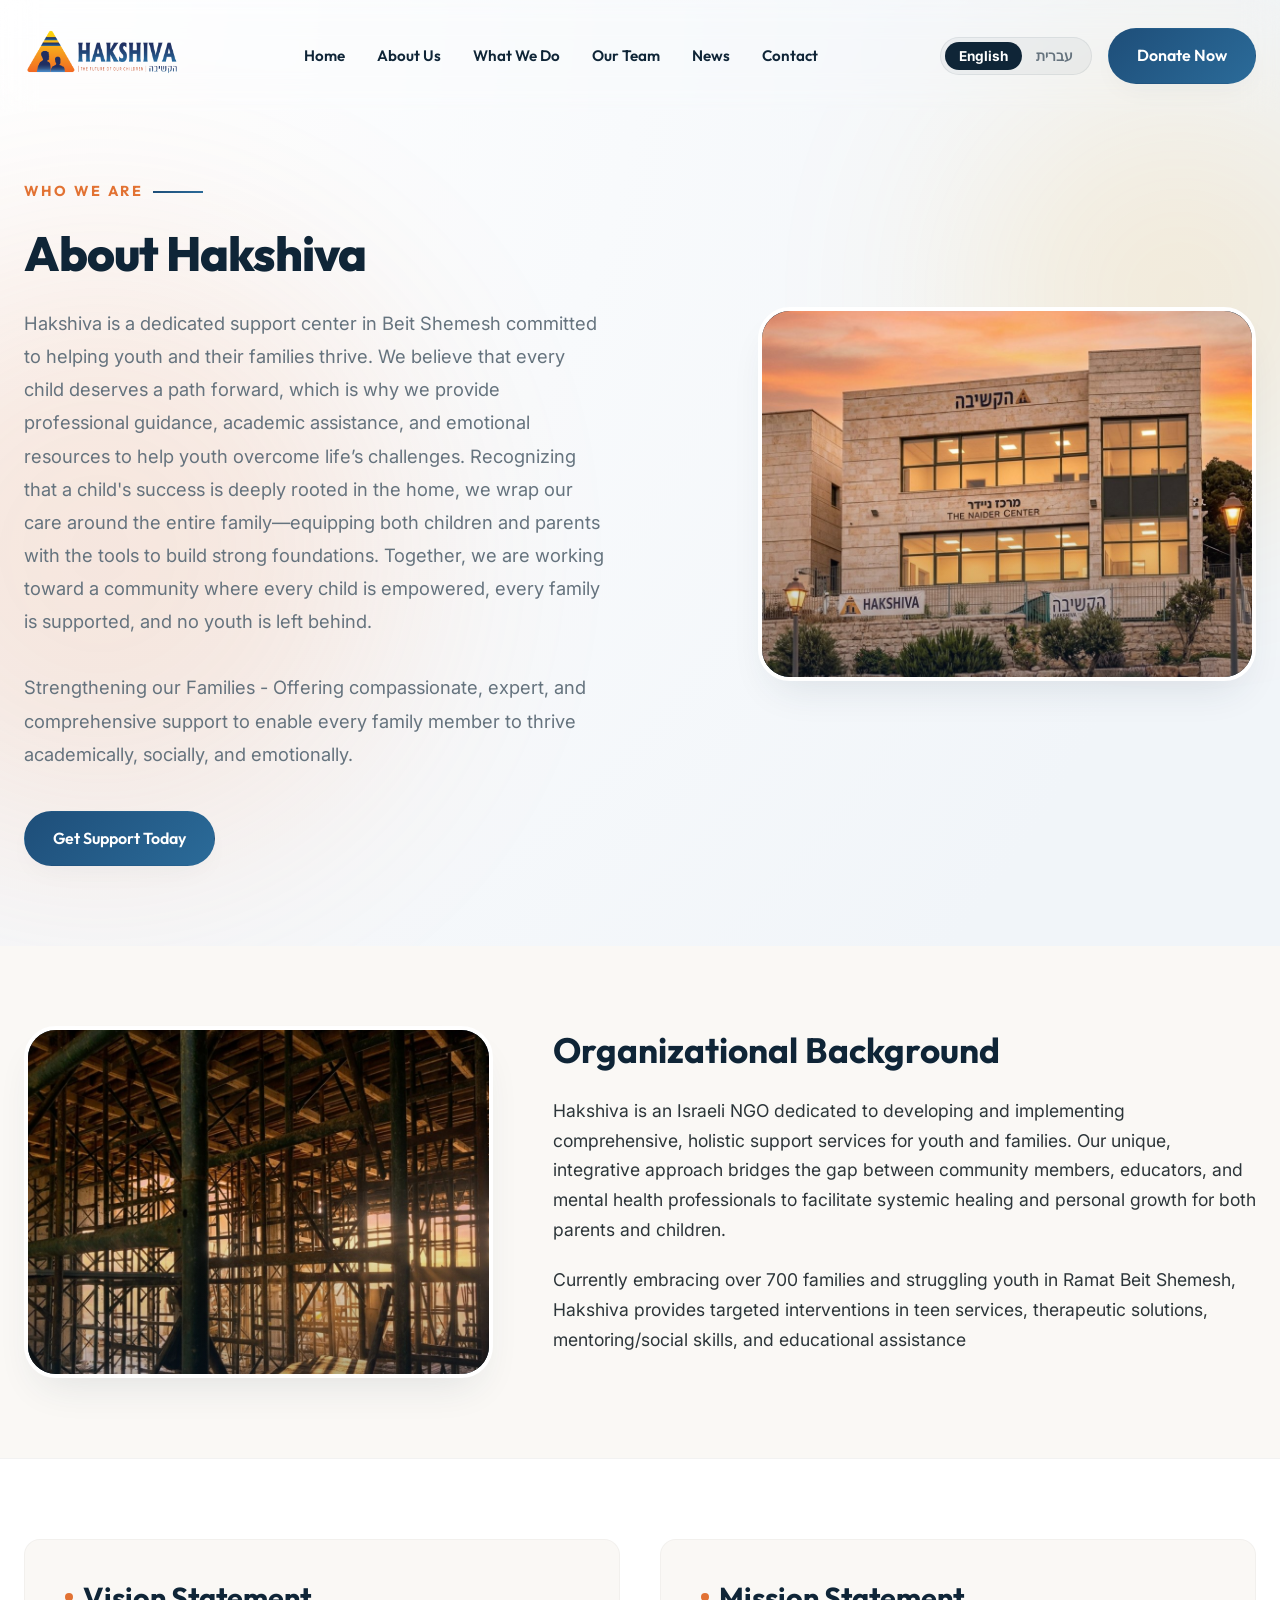
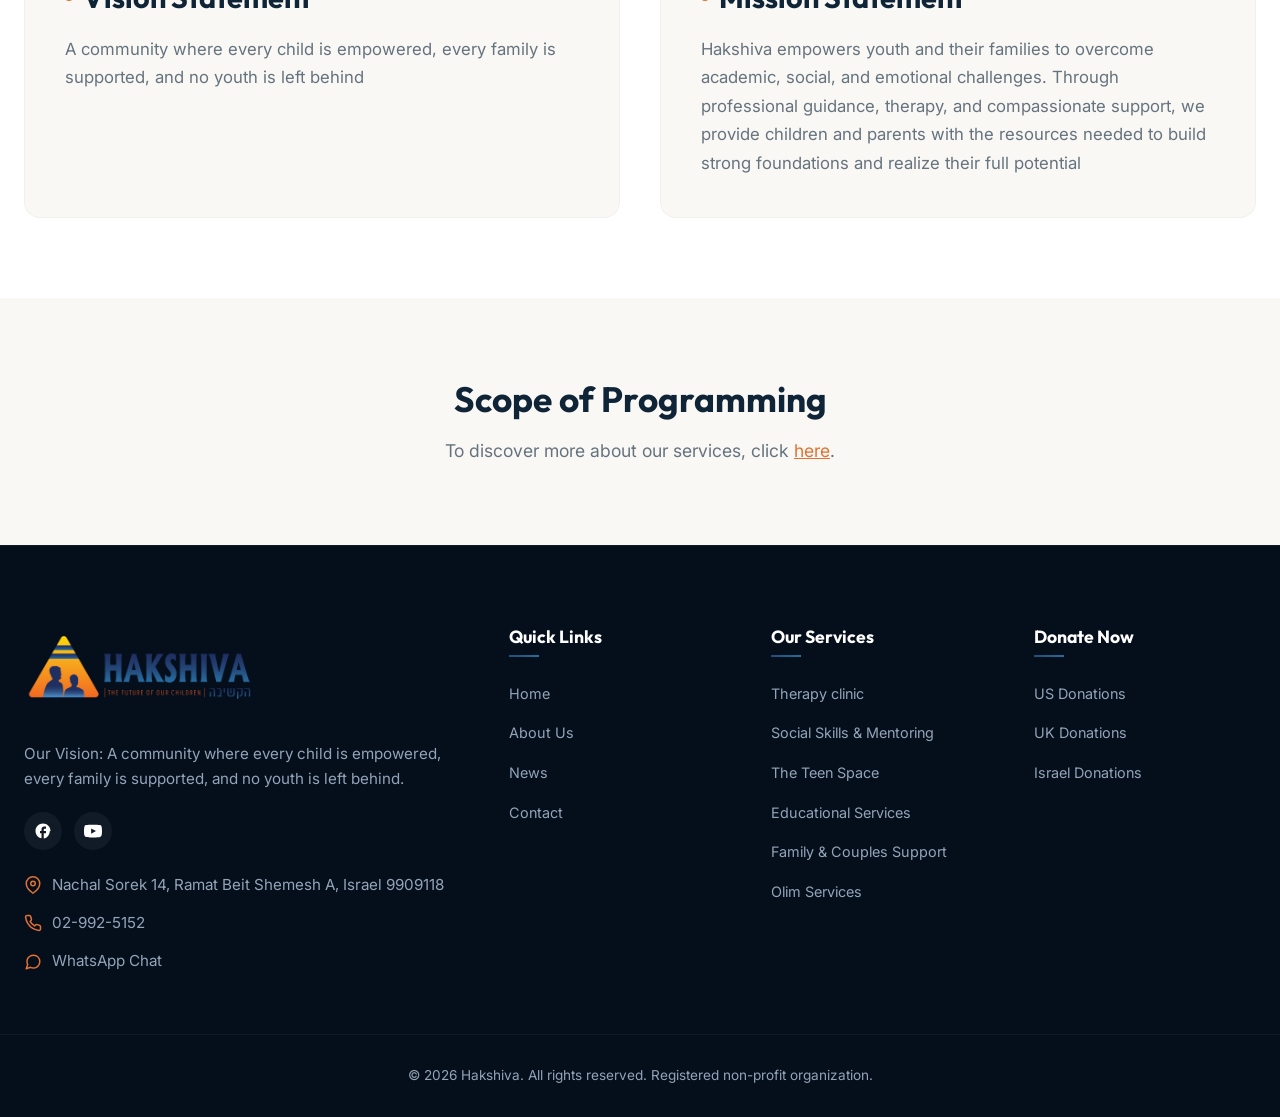
==== commit 88e4dab1: "Align About and Team headers and hero spacing with the rest of the site Both pages sat lower than ev" ====
--- a/about.html
+++ b/about.html
@@ -26,7 +26,7 @@
 <body>
 
     <!-- STICKY SITE HEADER -->
-    <header class="site-header scrolled bg-blur" id="siteHeader">
+    <header class="site-header bg-blur" id="siteHeader">
         <div class="container header-container">
             <a href="index.html#home" class="logo-link" id="logoLink" aria-label="Hakshiva Home">
                 <img src="images/logo.png" alt="Hakshiva Logo" class="logo-img">
@@ -90,7 +90,7 @@
     </header>
 
     <!-- MAIN WRAPPER -->
-    <main style="margin-top: 80px;">
+    <main>
 
         <!-- SERVICE HERO SECTION -->
         <section class="service-hero-section">
@@ -102,7 +102,7 @@
 
             <div class="container">
                 <span class="service-category" data-i18n="aboutHeroCategory">Who We Are</span>
-                <h1 class="service-hero-title" style="margin-bottom: 25px;" data-i18n="aboutHeroTitle">About Hakshiva</h1>
+                <h1 class="service-hero-title" data-i18n="aboutHeroTitle">About Hakshiva</h1>
                 
                 <div class="service-hero-grid" style="align-items: start;">
                     <div class="service-hero-content">
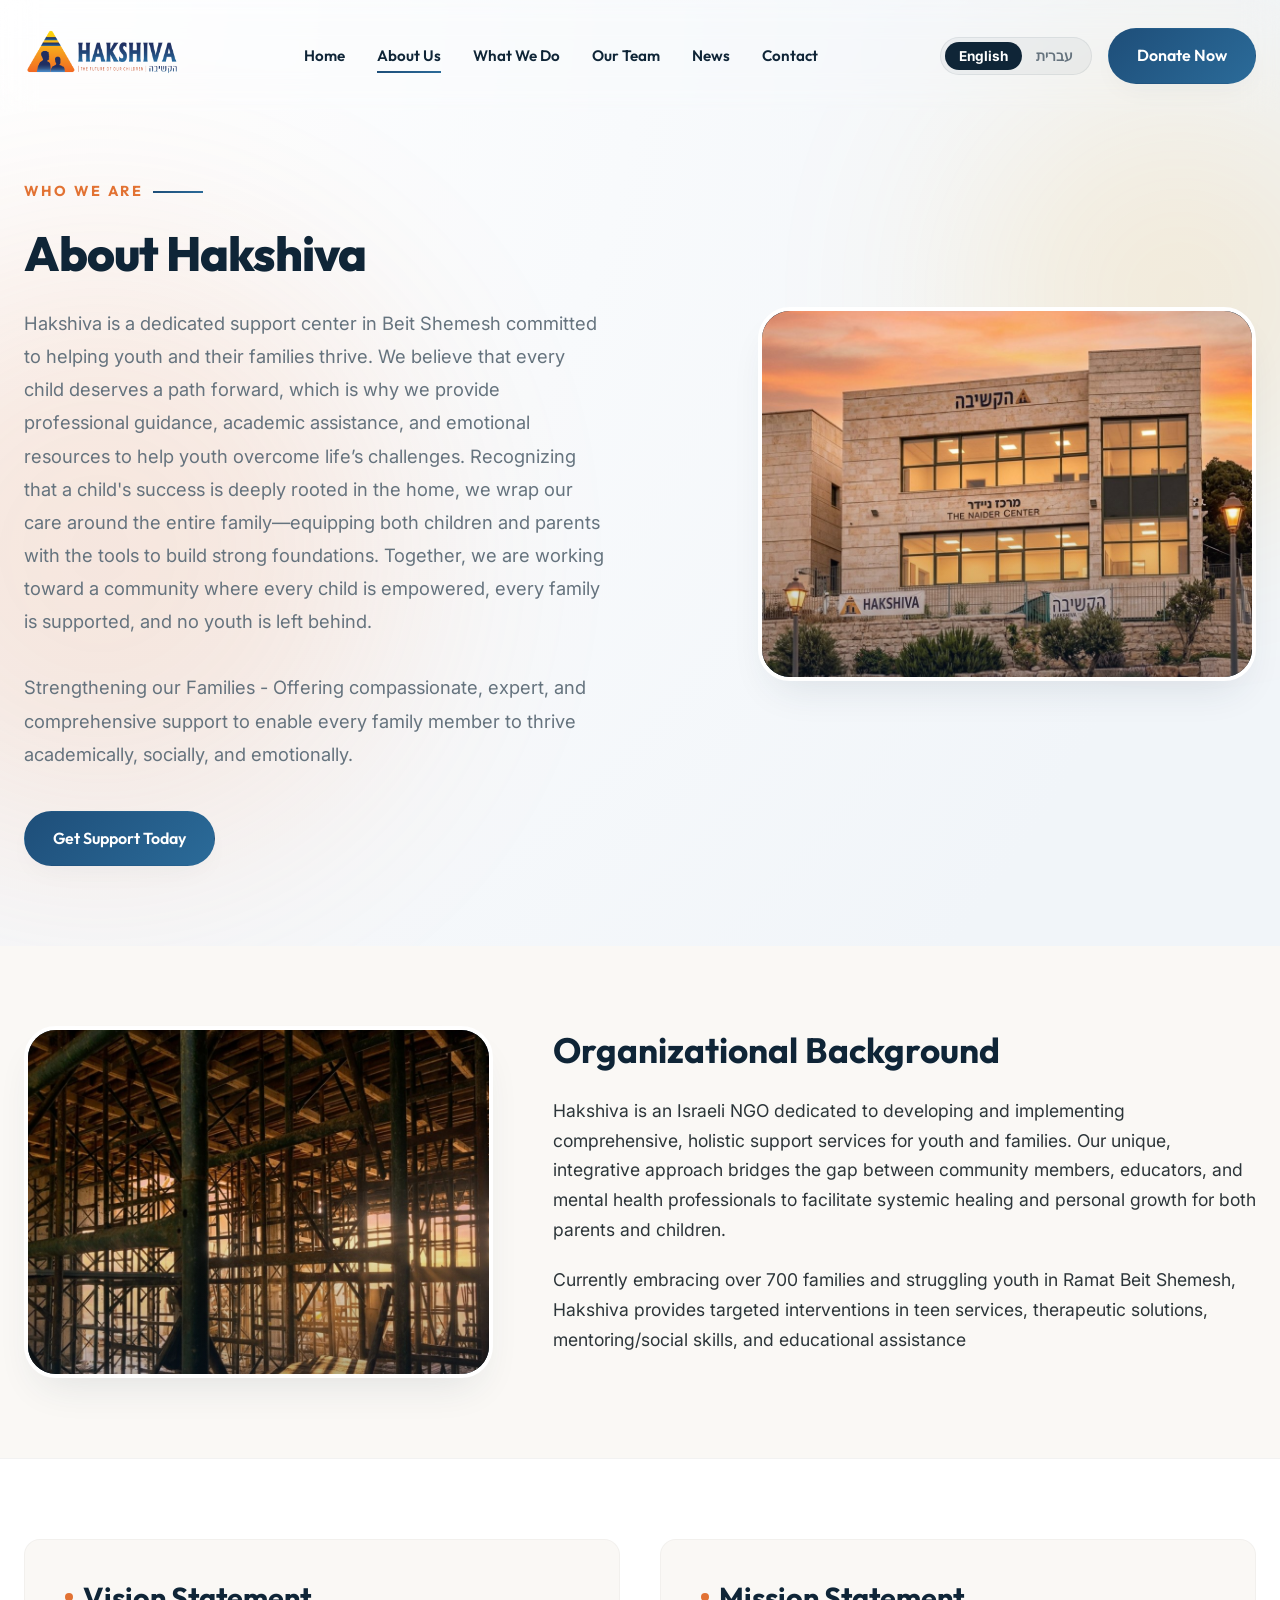
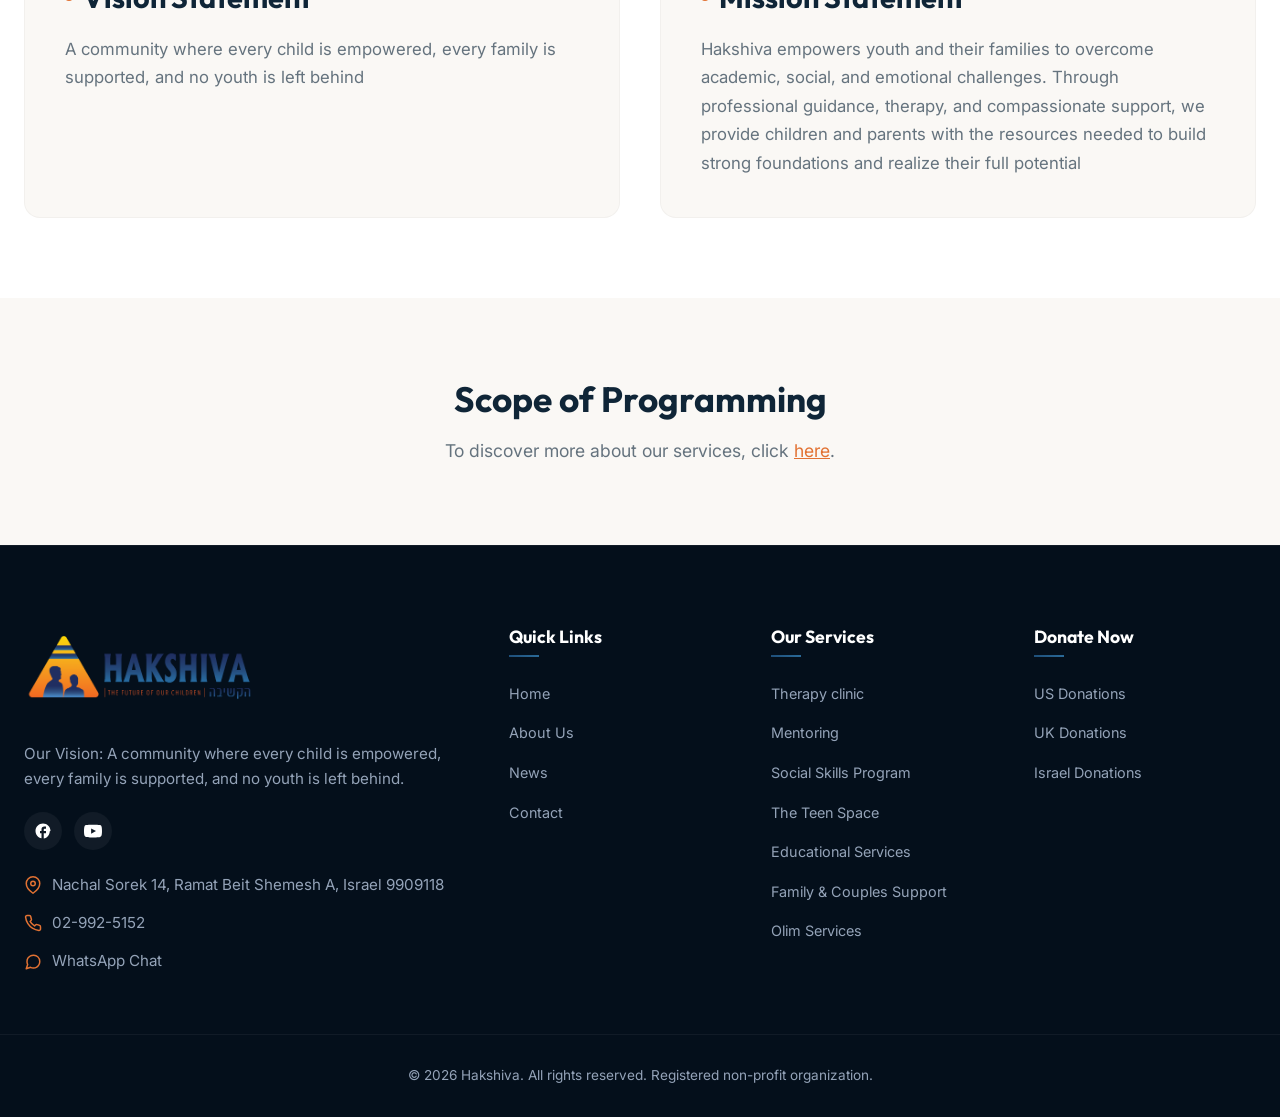
==== commit e0c42e1c: "Clear the low and medium findings from the site audit Navigation - Fix the active nav link on the st" ====
--- a/about.html
+++ b/about.html
@@ -14,8 +14,9 @@
     <!-- Open Graph (Social Sharing) -->
     <meta property="og:title" content="About Hakshiva | For the Future of our Children">
     <meta property="og:description" content="Providing loving, professional resources to enable every child to fulfill their academic, social, and emotional potential.">
+    <meta property="og:url" content="https://hakshiva.org/about.html">
     <meta property="og:type" content="website">
-    <meta property="og:image" content="images/logo.png">
+    <meta property="og:image" content="https://hakshiva.org/images/logo.png">
     
     <!-- Favicon -->
     <link rel="icon" type="image/png" href="images/logo.png">
@@ -29,7 +30,7 @@
     <header class="site-header bg-blur" id="siteHeader">
         <div class="container header-container">
             <a href="index.html#home" class="logo-link" id="logoLink" aria-label="Hakshiva Home">
-                <img src="images/logo.png" alt="Hakshiva Logo" class="logo-img">
+                <img src="images/logo.png" alt="Hakshiva Logo" class="logo-img" width="1024" height="415">
             </a>
 
             <!-- Navigation Links (pointing back to homepage sections) -->
@@ -115,7 +116,7 @@
                     <!-- Premium photo frame visual (Displaying Building Image) -->
                     <div class="service-hero-visual" style="margin-top: 0;">
                         <div class="service-image-frame" style="box-shadow: var(--shadow-premium);">
-                            <img src="images/Hakshiva_building_1.jpeg" alt="Hakshiva Center" class="service-header-img" style="height: 380px; object-position: center;">
+                            <img src="images/Hakshiva_building_1.jpeg" alt="Hakshiva Center" class="service-header-img" style="height: 380px; object-position: center;" width="1000" height="1000">
                             <div class="service-image-overlay"></div>
                         </div>
                     </div>
@@ -128,7 +129,7 @@
             <div class="container" style="display: grid; grid-template-columns: 0.8fr 1.2fr; gap: 60px; align-items: center;">
                 <!-- Premium visual frame (Displaying Scaffold Image) -->
                 <div class="service-image-frame" style="box-shadow: var(--shadow-premium);">
-                    <img src="images/Hakshiva_scaffold_1.jpeg" alt="Scaffolding Our Future" class="service-header-img" style="height: 380px; object-position: center;">
+                    <img src="images/Hakshiva_scaffold_1.jpeg" alt="Scaffolding Our Future" class="service-header-img" style="height: 380px; object-position: center;" width="1000" height="1000">
                     <div class="service-image-overlay"></div>
                 </div>
 
@@ -188,7 +189,7 @@
     <footer class="site-footer" aria-label="Site Footer">
         <div class="container footer-top">
             <div class="footer-brand">
-                <img src="images/logo.png" alt="Hakshiva Logo" style="height: 95px; width: auto; margin-bottom: 12px; display: block;">
+                <img src="images/logo.png" alt="Hakshiva Logo" style="height: 95px; width: auto; margin-bottom: 12px; display: block;" width="1024" height="415">
                 <p data-i18n="footerBrandDesc">Our Vision: A community where every child is empowered, every family is supported, and no youth is left behind.</p>
                 
                 <!-- Social media -->
@@ -244,7 +245,8 @@
                 <h3 class="footer-heading" data-i18n="footerColSrv">Our Services</h3>
                 <ul class="footer-links">
                     <li><a href="index.html#clinic" class="footer-link" data-i18n="srvTabClinic">Therapy Clinic</a></li>
-                    <li><a href="index.html#social-skills-mentoring" class="footer-link" data-i18n="srvTabSocialSkillsMentoring">Social Skills & Mentoring</a></li>
+                    <li><a href="index.html#mentoring" class="footer-link" data-i18n="srvTabMentoring">Mentoring</a></li>
+                    <li><a href="index.html#social-skills" class="footer-link" data-i18n="srvTabSocialSkills">Social Skills Program</a></li>
                     <li><a href="index.html#teens" class="footer-link" data-i18n="srvTabTeens">Teen Drop-In Center</a></li>
                     <li><a href="index.html#education" class="footer-link" data-i18n="srvTabEducation">Educational Services</a></li>
                     <li><a href="index.html#family" class="footer-link" data-i18n="srvTabFamily">Family Relationship Support</a></li>
--- a/styles.css
+++ b/styles.css
@@ -460,7 +460,7 @@
     align-items: stretch;
 }
 
-@media (max-width: 991px) {
+@media (max-width: 992px) {
     .family-grid-3col {
         grid-template-columns: 1fr;
     }
@@ -702,6 +702,8 @@
     font-size: 1.05rem;
     font-weight: 600;
     color: var(--primary-dark);
+    /* Was inherited from the h1-h6 rule while these were headings. */
+    line-height: 1.2;
     margin-bottom: 6px;
 }
 
@@ -1170,6 +1172,27 @@
 /* ==========================================
    REPLAYS & UPDATES (STORIES SECTION)
    ========================================== */
+/* Top-of-view heading block. Left aligned, to match the service views,
+   About, and Team. Distinct from .section-header, which centres a heading
+   that sits part way down a page. */
+.view-header {
+    max-width: 700px;
+    margin-bottom: 60px;
+}
+
+/* The hero description caps at 580px, which is too narrow for a heading
+   block that stands alone above a grid. Both classes are needed: a lone
+   .view-header-desc loses to .service-hero-desc on source order. */
+.service-hero-desc.view-header-desc {
+    max-width: 700px;
+    margin-bottom: 0;
+}
+
+/* The contact panel is a flex column that supplies its own 30px gap. */
+.contact-info-panel .view-header {
+    margin-bottom: 0;
+}
+
 .stories-section {
     padding: 100px 0;
     position: relative;
@@ -2274,7 +2297,7 @@
    STANDALONE CONTACT PAGE
    ========================================== */
 .contact-page-main {
-    padding: 160px 0 100px 0;
+    padding: 180px 0 100px 0;
     background: linear-gradient(180deg, var(--primary-light) 0%, #EDF2F7 100%);
     position: relative;
     overflow: hidden;
